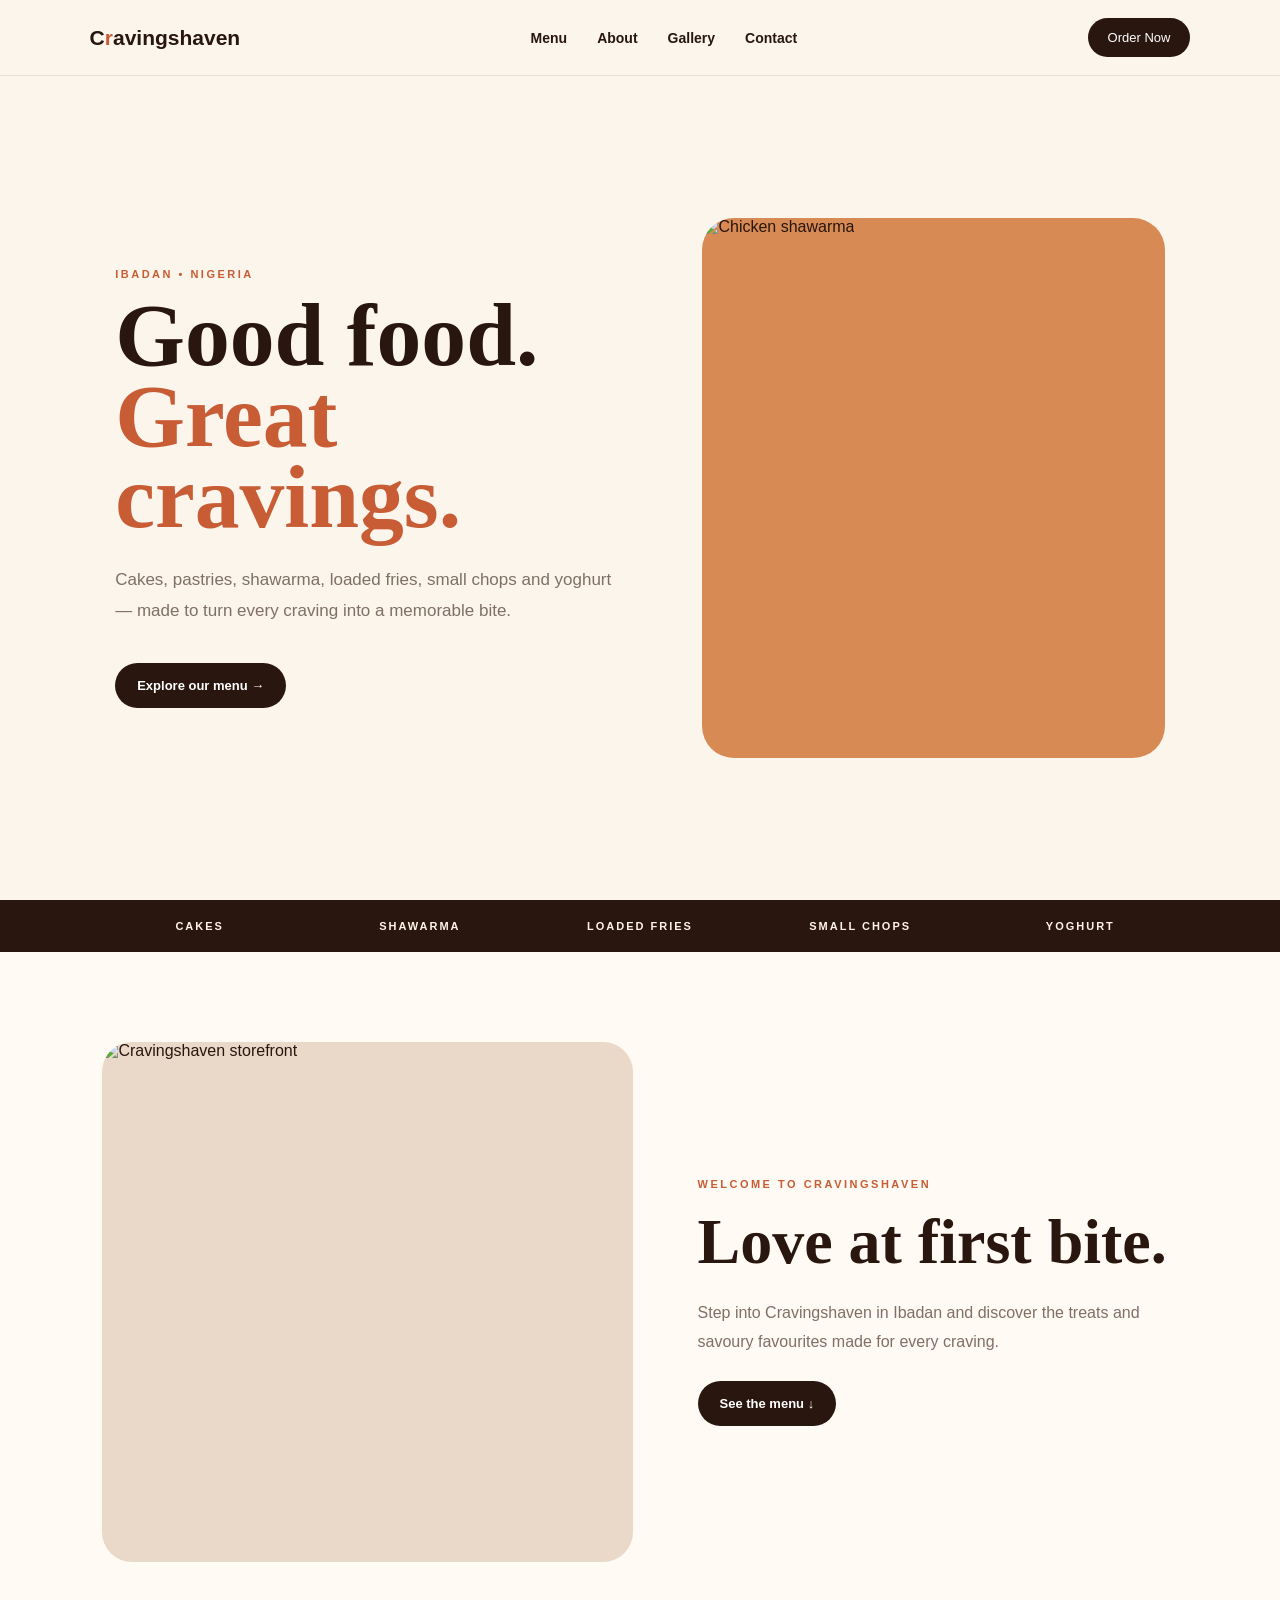
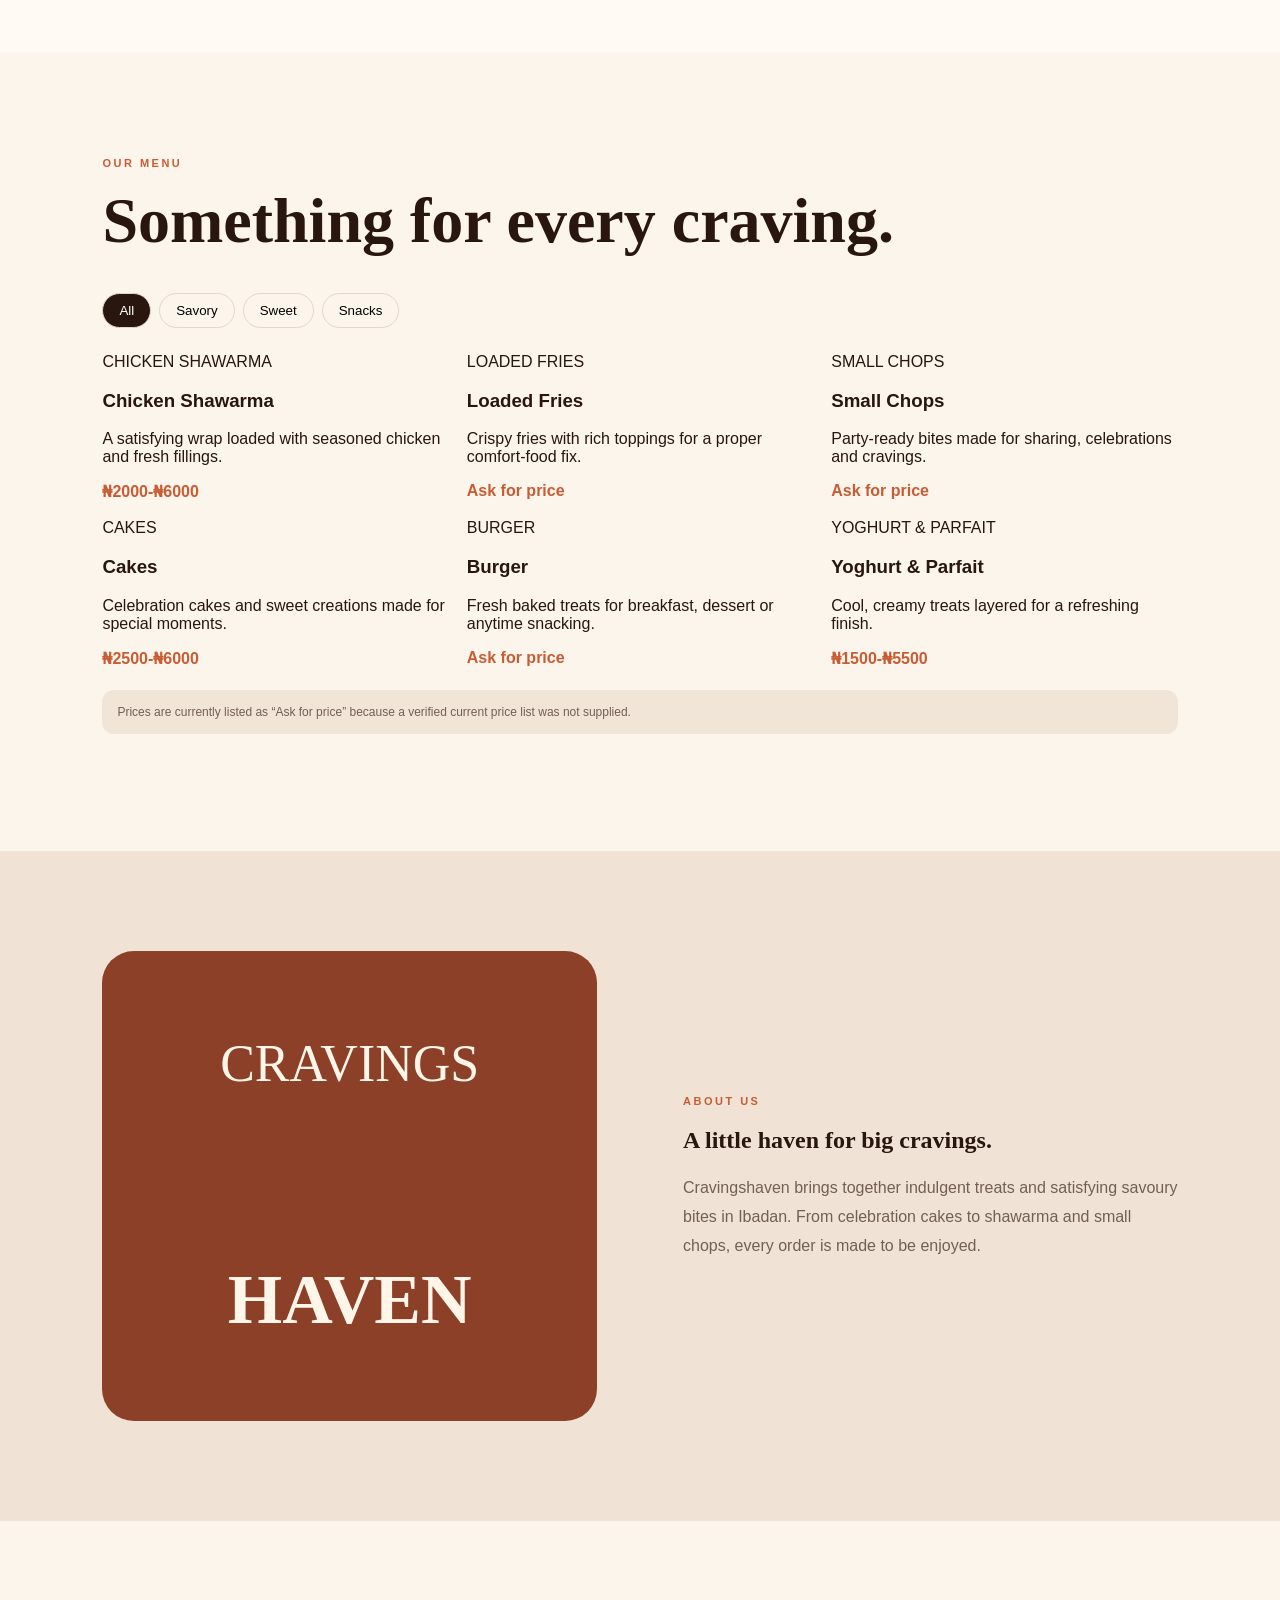
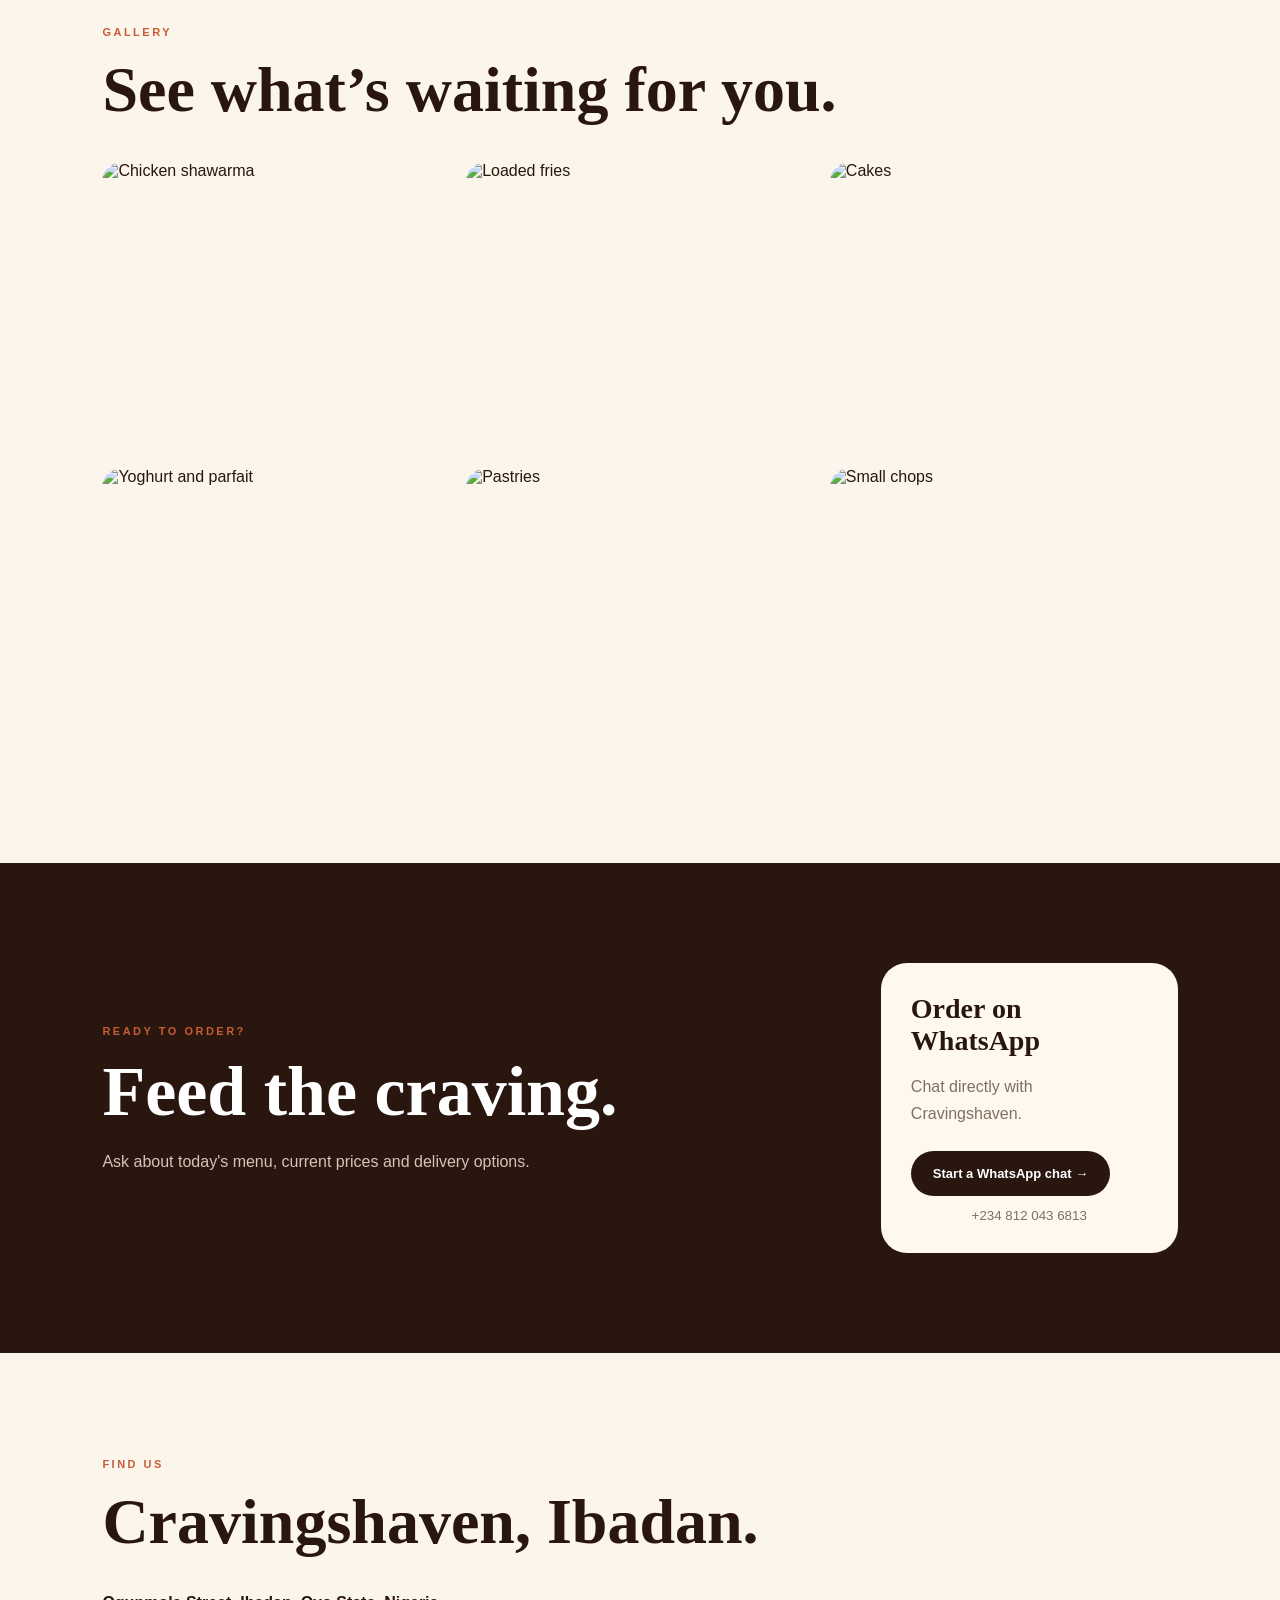
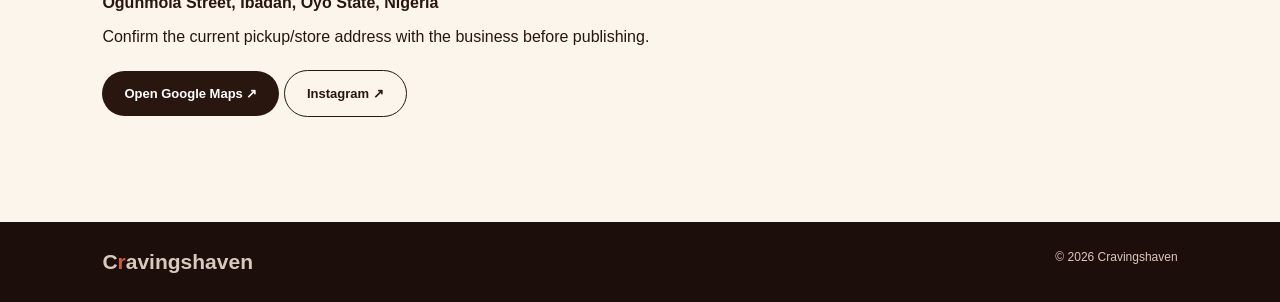
==== index.html @ 28197654 "Add files via upload" ====
<!doctype html>
<html lang="en">
<head>
<meta charset="utf-8"><meta name="viewport" content="width=device-width,initial-scale=1">
<title>Cravingshaven | Taste Worth Craving</title>
<link rel="stylesheet" href="style.css">
</head>
<body>
<header><a class="logo" href="#home">C<span>r</span>avingshaven</a>
<nav><a href="#menu">Menu</a><a href="#about">About</a><a href="#gallery">Gallery</a><a href="#contact">Contact</a></nav>
<a class="order" href="#order">Order Now</a></header>

<section id="home" class="hero">
<div><p class="eyebrow">IBADAN • NIGERIA</p><h1>Good food.<br><i>Great cravings.</i></h1>
<p class="lead">Cakes, pastries, shawarma, loaded fries, small chops and yoghurt — made to turn every craving into a memorable bite.</p>
<a class="btn" href="#menu">Explore our menu →</a></div>
<div class="hero-photo"><img src="images/chicken-shawarma.jpg" alt="Chicken shawarma"></div>
</section>

<div class="bar"><span>CAKES</span><span>SHAWARMA</span><span>LOADED FRIES</span><span>SMALL CHOPS</span><span>YOGHURT</span></div>

<section id="showcase" class="showcase">
  <div class="showcase-photo">
    <img src="images/cravingshaven-storefront.jpg" alt="Cravingshaven storefront">
  </div>
  <div class="showcase-copy">
    <p class="eyebrow">WELCOME TO CRAVINGSHAVEN</p>
    <h2>Love at first bite.</h2>
    <p>Step into Cravingshaven in Ibadan and discover the treats and savoury favourites made for every craving.</p>
    <a class="btn" href="#menu">See the menu ↓</a>
  </div>
</section>

<section id="menu" class="section"><p class="eyebrow">OUR MENU</p><h2>Something for every craving.</h2>
<div class="filters"><button class="active" data-f="all">All</button><button data-f="savory">Savory</button><button data-f="sweet">Sweet</button><button data-f="snacks">Snacks</button></div>
<div id="menuGrid" class="grid"></div>
<p class="note">Prices are currently listed as “Ask for price” because a verified current price list was not supplied.</p>
</section>

<section id="about" class="about"><div class="about-box">CRAVINGS<br><b>HAVEN</b></div><div><p class="eyebrow">ABOUT US</p><h2>A little haven for big cravings.</h2><p>Cravingshaven brings together indulgent treats and satisfying savoury bites in Ibadan. From celebration cakes to shawarma and small chops, every order is made to be enjoyed.</p></div></section>

<section id="gallery" class="section"><p class="eyebrow">GALLERY</p><h2>See what’s waiting for you.</h2>
<div class="gallery"><img src="images/chicken-shawarma.jpg" alt="Chicken shawarma"><img src="images/loaded-fries.jpg" alt="Loaded fries"><img src="images/cakes.jpg" alt="Cakes"><img src="images/yoghurt-parfait.jpg" alt="Yoghurt and parfait"><img src="images/pastries.jpg" alt="Pastries"><img src="images/small-chops.jpg" alt="Small chops"></div>
</section>

<section id="order" class="cta"><div><p class="eyebrow">READY TO ORDER?</p><h2>Feed the craving.</h2><p>Ask about today's menu, current prices and delivery options.</p></div>
<div class="card"><h3>Order on WhatsApp</h3><p>Chat directly with Cravingshaven.</p><a class="btn" href="https://wa.me/2348120436813">Start a WhatsApp chat →</a><small>+234 812 043 6813</small></div></section>

<section id="contact" class="contact section"><div><p class="eyebrow">FIND US</p><h2>Cravingshaven, Ibadan.</h2><p><b>Ogunmola Street, Ibadan, Oyo State, Nigeria</b></p><p>Confirm the current pickup/store address with the business before publishing.</p>
<a class="btn" href="https://maps.app.goo.gl/W3MwEdvT9gDUoQZ6A">Open Google Maps ↗</a> <a class="btn light" href="https://www.instagram.com/cravingshaven/">Instagram ↗</a></div></section>
<footer><span class="logo">C<span>r</span>avingshaven</span><span>© 2026 Cravingshaven</span></footer>
<script src="script.js"></script>
</body></html>
---- style.css ----
*{box-sizing:border-box}html{scroll-behavior:smooth}body{margin:0;background:#fbf5ec;color:#28160f;font-family:Arial,sans-serif}a{text-decoration:none;color:inherit}header{height:76px;padding:0 7%;display:flex;align-items:center;justify-content:space-between;border-bottom:1px solid #eadfd3;position:sticky;top:0;background:#fbf5ecef;backdrop-filter:blur(12px);z-index:5}.logo{font-weight:900;font-size:21px}.logo span{color:#c85c34}nav{display:flex;gap:30px;font-size:14px;font-weight:700}.order{background:#28160f;color:#fff;padding:12px 20px;border-radius:99px;font-size:13px}.hero{min-height:calc(100vh - 76px);padding:7% 9%;display:grid;grid-template-columns:1fr .9fr;gap:7%;align-items:center}.eyebrow{font-size:11px;letter-spacing:2.5px;font-weight:800;color:#c85c34;margin:0 0 15px}.hero h1,h2{font-family:Georgia,serif}.hero h1{font-size:clamp(58px,7vw,100px);line-height:.9;margin:0}.hero h1 i{color:#c85c34;font-style:normal}.lead{max-width:560px;color:#806f65;line-height:1.8;font-size:17px;margin:28px 0}.btn{display:inline-block;background:#28160f;color:white;padding:15px 22px;border-radius:99px;font-weight:800;font-size:13px;margin-top:8px}.btn.light{background:transparent;color:#28160f;border:1px solid #28160f}.hero-photo{height:540px;border-radius:32px;overflow:hidden;background:#d88a55}.hero-photo img{width:100%;height:100%;object-fit:cover}.bar{display:grid;grid-template-columns:repeat(5,1fr);background:#28160f;color:#fff4e7;padding:20px 7%;font-size:11px;letter-spacing:2px;text-align:center;font-weight:800}.section{padding:105px 8%}.section h2{font-size:clamp(42px,5vw,66px);margin:0 0 35px}.filters{display:flex;gap:8px;margin-bottom:25px}.filters button{border:1px solid #e3d7ca;background:transparent;border-radius:99px;padding:9px 16px;cursor:pointer}.filters button.active{background:#28160f;color:white}.grid{display:grid;grid-template-columns:repeat(3,1fr);gap:18px}.item{background:#fffaf3;border:1px solid #eadfd3;border-radius:22px;overflow:hidden}.item img{width:100%;height:220px;object-fit:cover;display:block}.item div{padding:18px}.item h3{font:700 24px Georgia,serif;margin:0 0 7px}.item p{font-size:13px;color:#806f65;line-height:1.6;margin:0}.price{color:#c85c34;font-weight:800;margin-top:12px}.note{background:#f1e5d8;padding:15px;border-radius:12px;color:#735f54;font-size:12px;margin-top:22px}.about{padding:100px 8%;display:grid;grid-template-columns:1fr 1fr;gap:8%;align-items:center;background:#f0e3d5}.about-box{height:470px;border-radius:32px;background:#8c4027;color:#fff5e9;display:grid;place-items:center;text-align:center;font:52px/0.85 Georgia,serif}.about-box b{font-size:70px}.about p:not(.eyebrow){color:#735f54;line-height:1.8}.gallery{display:grid;grid-template-columns:repeat(3,1fr);gap:16px}.gallery img{width:100%;height:290px;object-fit:cover;border-radius:20px}.gallery~*{}.cta{padding:100px 8%;background:#28160f;color:white;display:grid;grid-template-columns:1.4fr .6fr;gap:8%;align-items:center}.cta h2{font-size:70px;margin:0}.cta p:not(.eyebrow){color:#d5c4b8;line-height:1.7}.card{background:#fff8ed;color:#28160f;border-radius:26px;padding:30px}.card h3{font:700 28px Georgia,serif;margin:0}.card p{color:#806f65!important}.card small{display:block;text-align:center;margin-top:12px;color:#806f65}.contact{min-height:420px}footer{padding:28px 8%;background:#1c0f0b;color:#d9c8bc;display:flex;justify-content:space-between;font-size:12px}@media(max-width:800px){nav{display:none}.hero,.about,.cta{grid-template-columns:1fr}.hero-photo{height:390px}.grid{grid-template-columns:1fr 1fr}.gallery{grid-template-columns:1fr 1fr}.bar{grid-template-columns:repeat(2,1fr);gap:12px}.cta h2{font-size:52px}}@media(max-width:520px){.grid,.gallery{grid-template-columns:1fr}.section{padding:75px 5%}.hero{padding:60px 5%}.hero h1{font-size:58px}.hero-photo{height:330px}header{padding:0 5%}.order{padding:10px 14px}.about{padding:75px 5%}.about-box{height:330px}.cta{padding:75px 5%}footer{padding:25px 5%;flex-direction:column;gap:12px}}
.showcase{padding:90px 8%;display:grid;grid-template-columns:1.05fr .95fr;gap:6%;align-items:center;background:#fffaf3}
.showcase-photo{height:520px;border-radius:30px;overflow:hidden;background:#ead9c8}
.showcase-photo img{width:100%;height:100%;object-fit:cover;display:block}
.showcase-copy h2{font-size:clamp(44px,5vw,68px);margin:0 0 20px}
.showcase-copy p:not(.eyebrow){color:#806f65;line-height:1.8;max-width:520px}
@media(max-width:800px){.showcase{grid-template-columns:1fr;padding:70px 5%}.showcase-photo{height:390px}}

.hero-logo-art{width:88%;height:auto;max-height:88%;object-fit:contain;display:block;margin:auto}
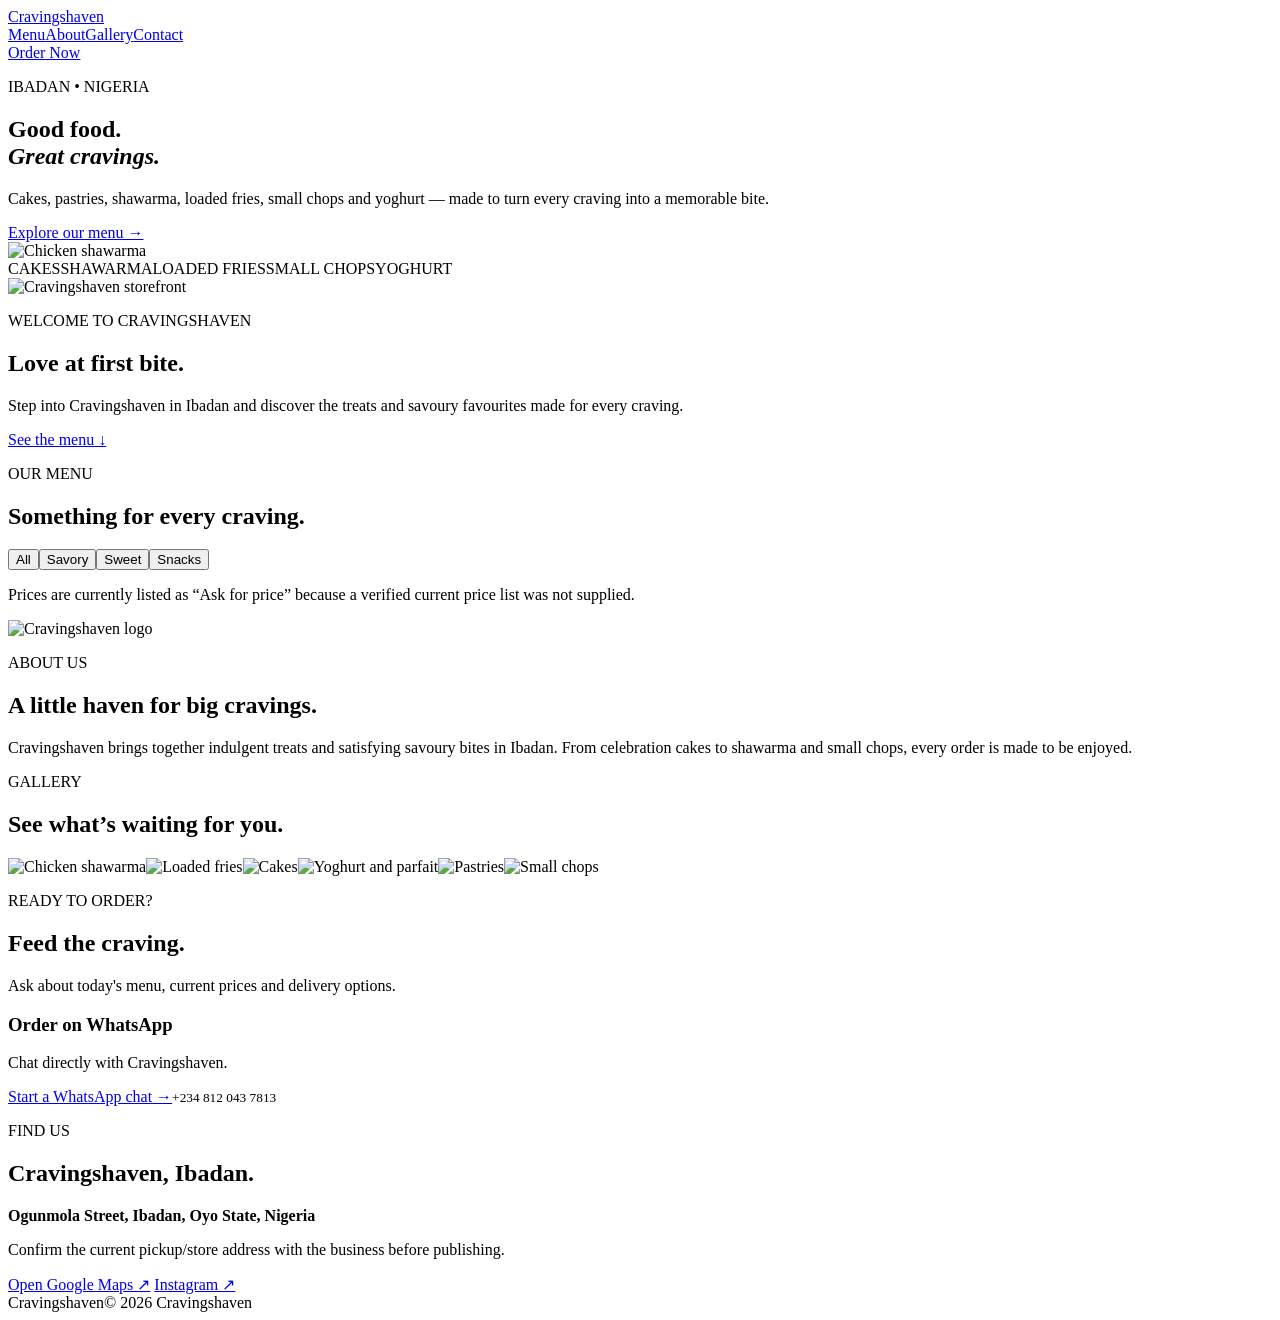
==== commit fbc0a619: "Add files via upload" ====
--- a/index.html
+++ b/index.html
@@ -37,14 +37,14 @@
 <p class="note">Prices are currently listed as “Ask for price” because a verified current price list was not supplied.</p>
 </section>
 
-<section id="about" class="about"><div class="about-box">CRAVINGS<br><b>HAVEN</b></div><div><p class="eyebrow">ABOUT US</p><h2>A little haven for big cravings.</h2><p>Cravingshaven brings together indulgent treats and satisfying savoury bites in Ibadan. From celebration cakes to shawarma and small chops, every order is made to be enjoyed.</p></div></section>
+<section id="about" class="about"><div class="about-box"><img src="images/cravingshaven-logo.png" alt="Cravingshaven logo"></div><div><p class="eyebrow">ABOUT US</p><h2>A little haven for big cravings.</h2><p>Cravingshaven brings together indulgent treats and satisfying savoury bites in Ibadan. From celebration cakes to shawarma and small chops, every order is made to be enjoyed.</p></div></section>
 
 <section id="gallery" class="section"><p class="eyebrow">GALLERY</p><h2>See what’s waiting for you.</h2>
 <div class="gallery"><img src="images/chicken-shawarma.jpg" alt="Chicken shawarma"><img src="images/loaded-fries.jpg" alt="Loaded fries"><img src="images/cakes.jpg" alt="Cakes"><img src="images/yoghurt-parfait.jpg" alt="Yoghurt and parfait"><img src="images/pastries.jpg" alt="Pastries"><img src="images/small-chops.jpg" alt="Small chops"></div>
 </section>
 
 <section id="order" class="cta"><div><p class="eyebrow">READY TO ORDER?</p><h2>Feed the craving.</h2><p>Ask about today's menu, current prices and delivery options.</p></div>
-<div class="card"><h3>Order on WhatsApp</h3><p>Chat directly with Cravingshaven.</p><a class="btn" href="https://wa.me/2348120436813">Start a WhatsApp chat →</a><small>+234 812 043 6813</small></div></section>
+<div class="card"><h3>Order on WhatsApp</h3><p>Chat directly with Cravingshaven.</p><a class="btn" href="https://wa.me/2348120437813">Start a WhatsApp chat →</a><small>+234 812 043 7813</small></div></section>
 
 <section id="contact" class="contact section"><div><p class="eyebrow">FIND US</p><h2>Cravingshaven, Ibadan.</h2><p><b>Ogunmola Street, Ibadan, Oyo State, Nigeria</b></p><p>Confirm the current pickup/store address with the business before publishing.</p>
 <a class="btn" href="https://maps.app.goo.gl/W3MwEdvT9gDUoQZ6A">Open Google Maps ↗</a> <a class="btn light" href="https://www.instagram.com/cravingshaven/">Instagram ↗</a></div></section>
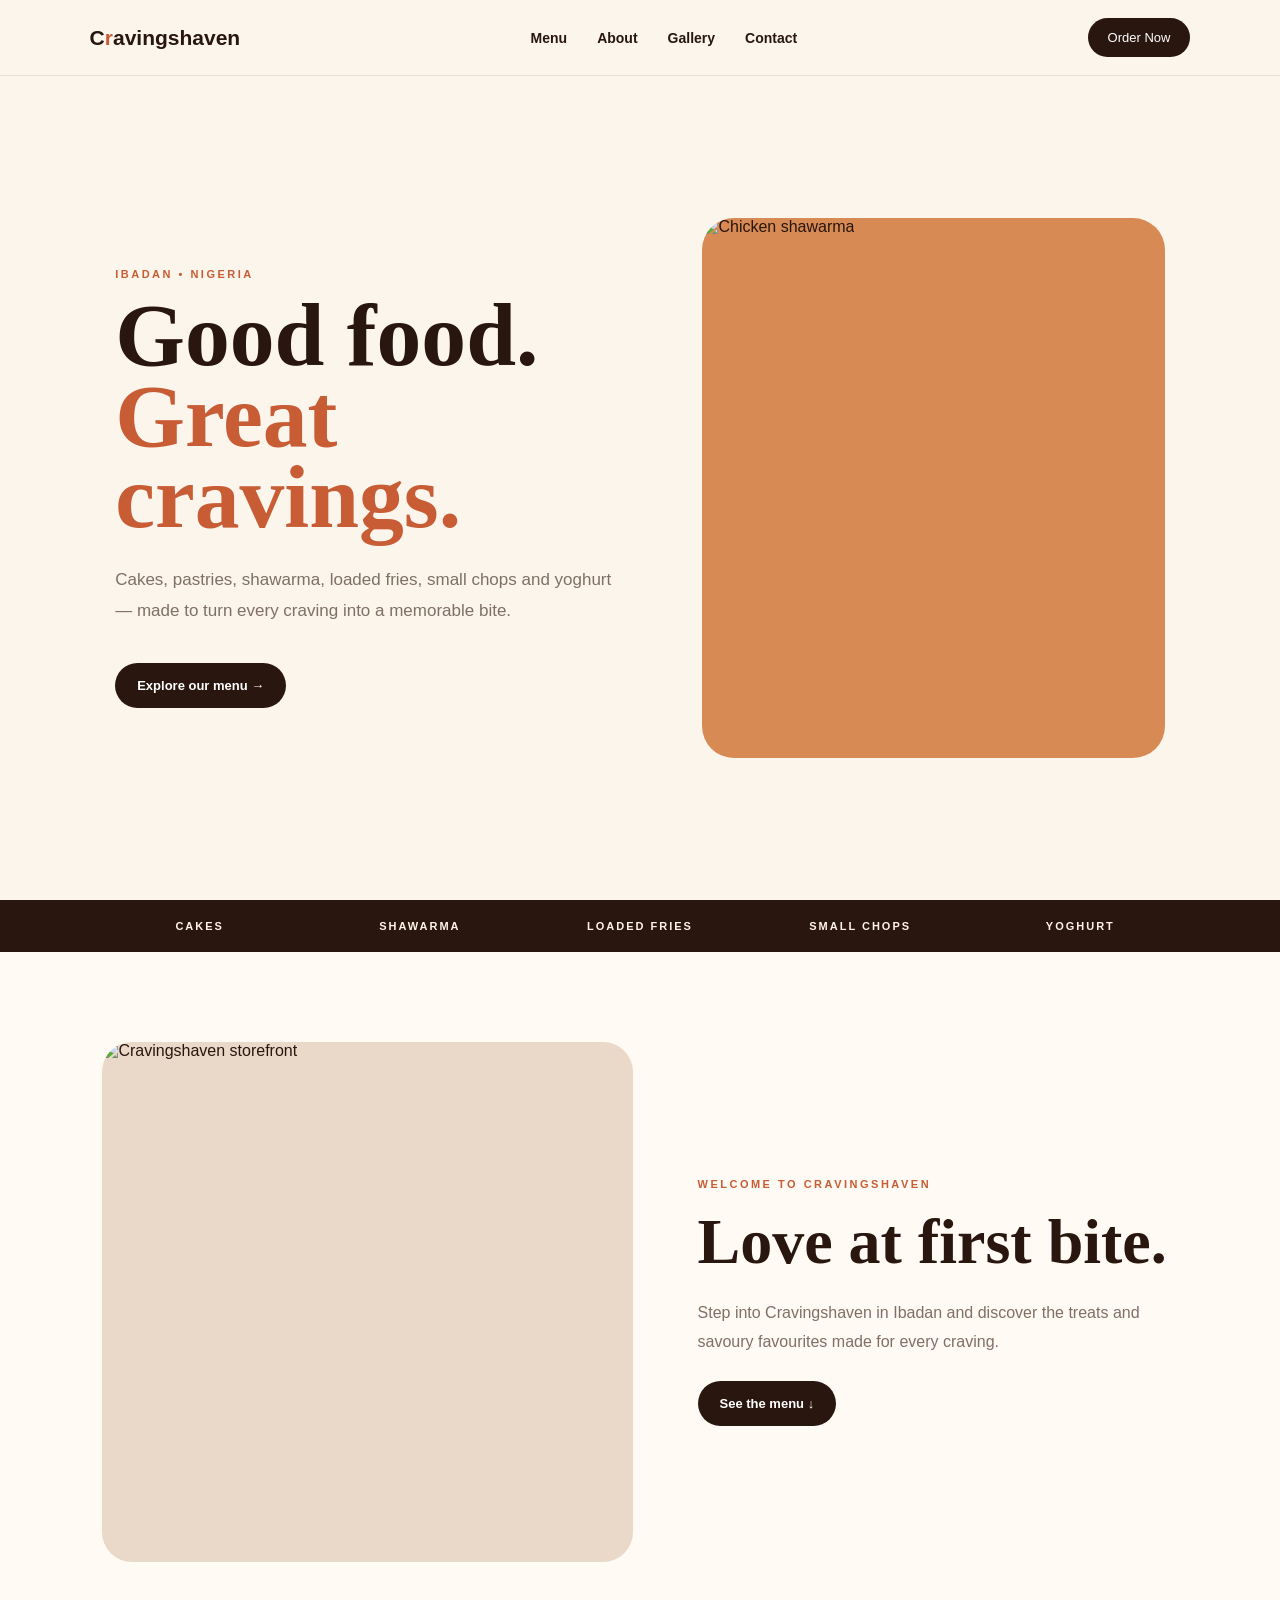
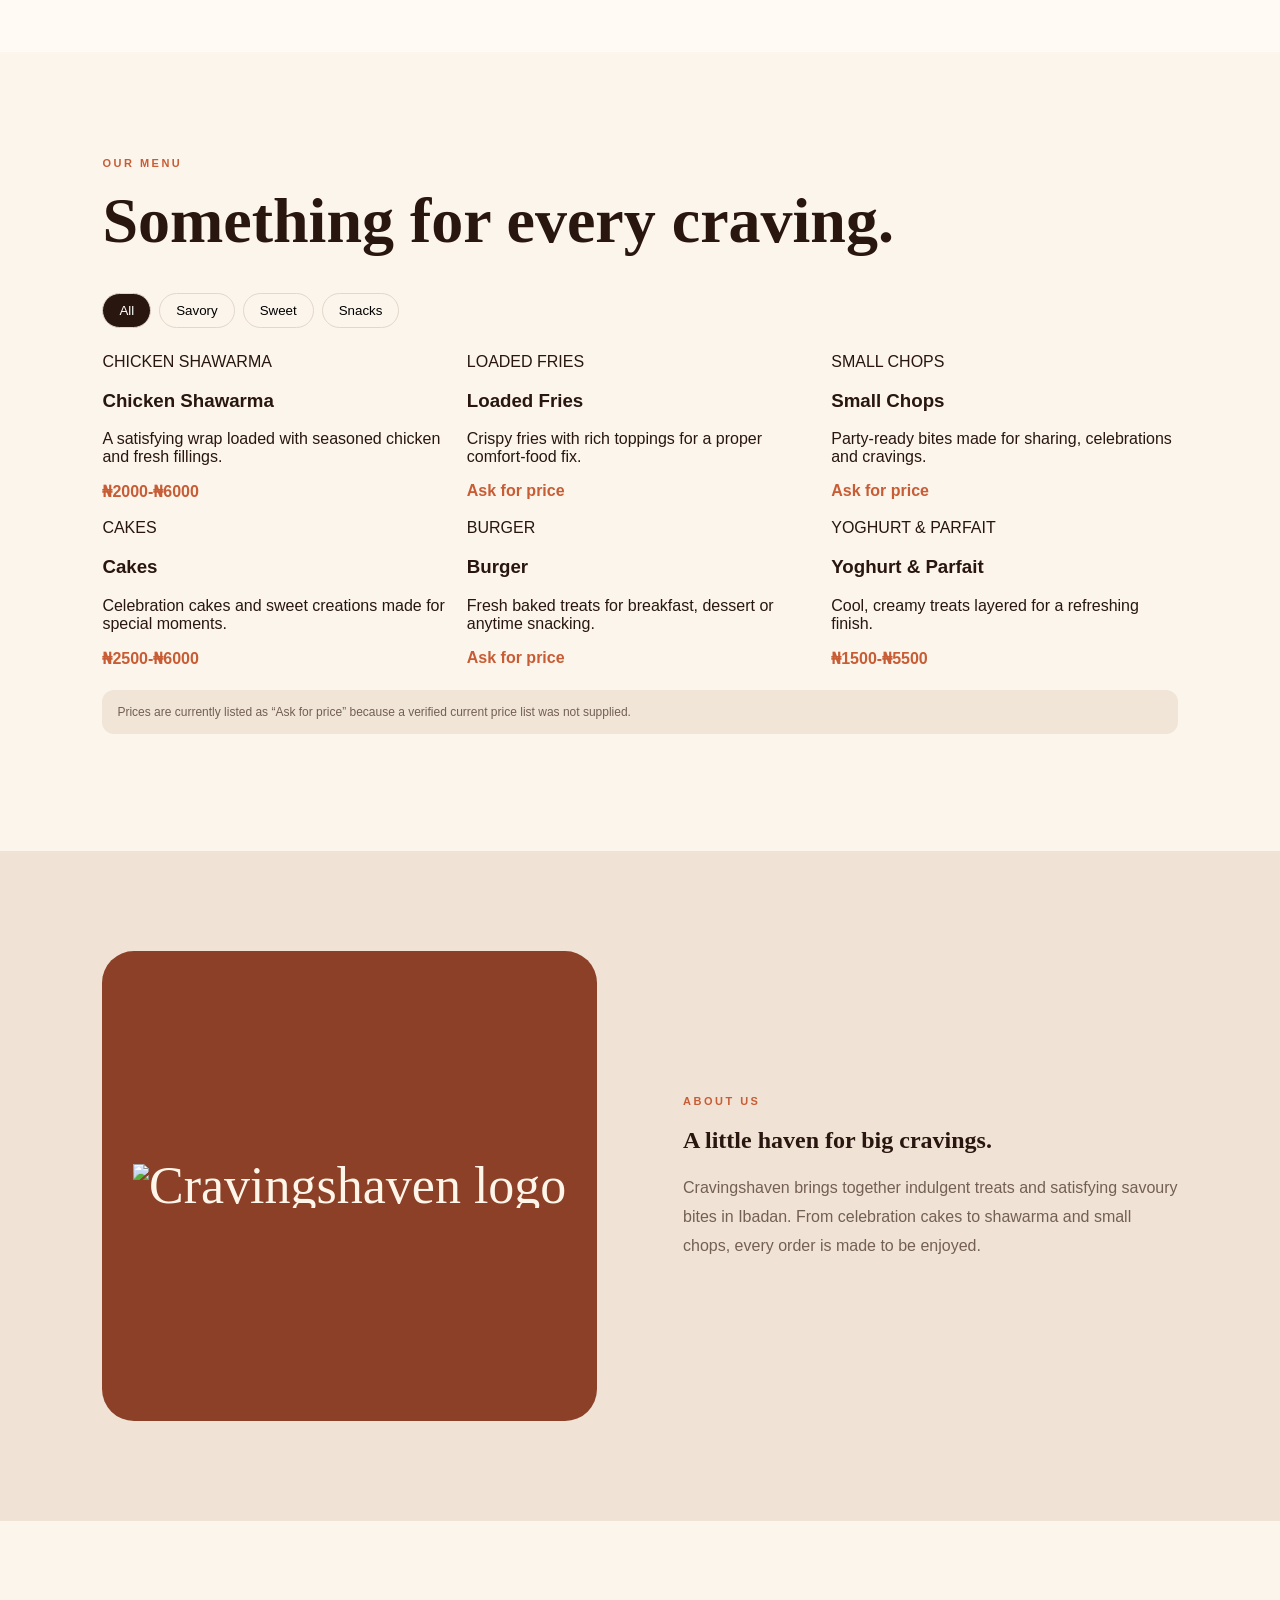
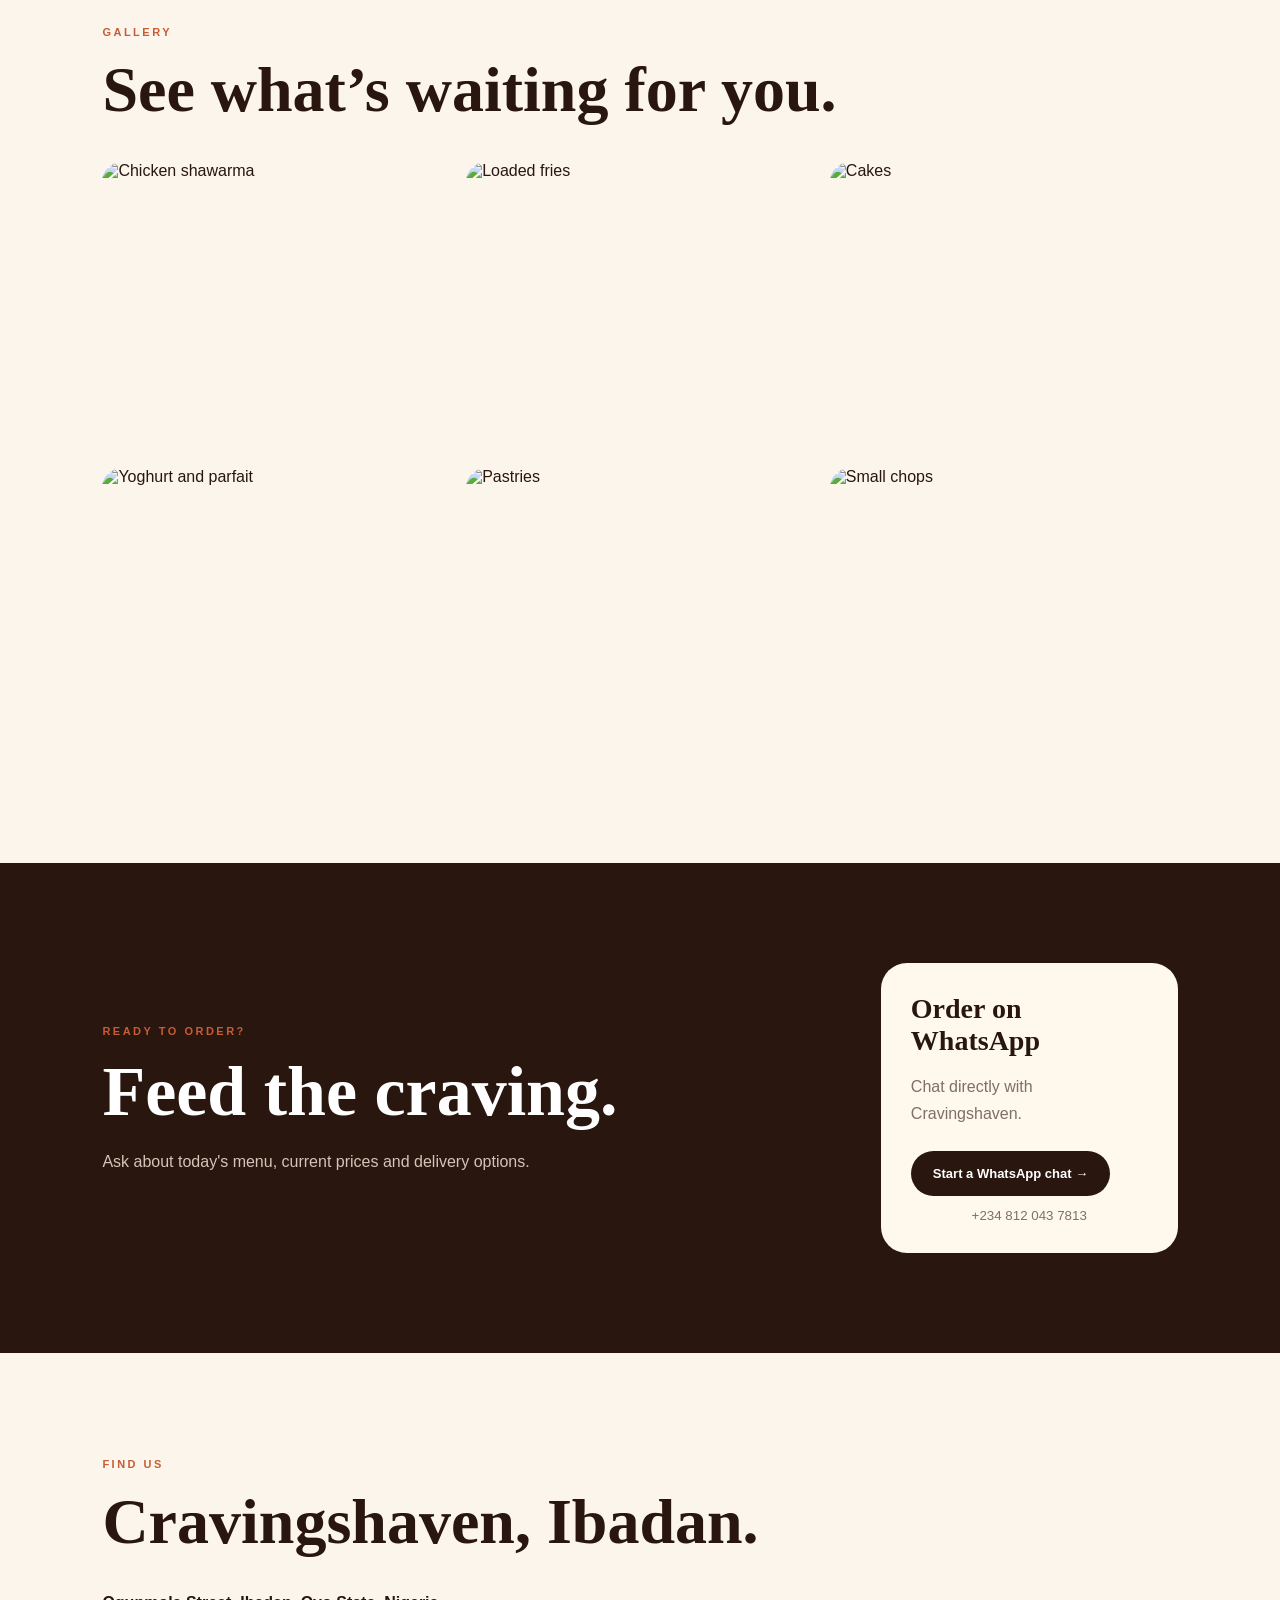
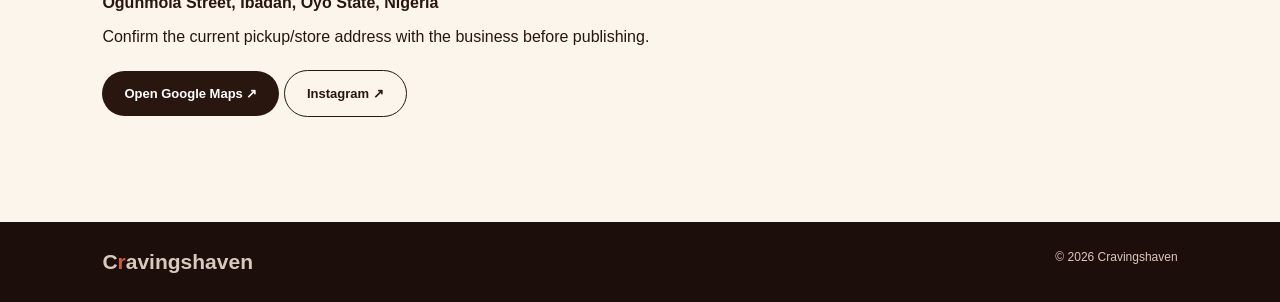
==== commit 1f9dd34e: "Add initial index.html for Cravingshaven website Initial HTML structure for Cravingshaven website in" ====
--- a/index.html
+++ b/index.html
@@ -14,14 +14,14 @@
 <div><p class="eyebrow">IBADAN • NIGERIA</p><h1>Good food.<br><i>Great cravings.</i></h1>
 <p class="lead">Cakes, pastries, shawarma, loaded fries, small chops and yoghurt — made to turn every craving into a memorable bite.</p>
 <a class="btn" href="#menu">Explore our menu →</a></div>
-<div class="hero-photo"><img src="images/chicken-shawarma.jpg" alt="Chicken shawarma"></div>
+<div class="hero-photo"><img src="chicken-shawarma.jpg" alt="Chicken shawarma"></div>
 </section>
 
 <div class="bar"><span>CAKES</span><span>SHAWARMA</span><span>LOADED FRIES</span><span>SMALL CHOPS</span><span>YOGHURT</span></div>
 
 <section id="showcase" class="showcase">
   <div class="showcase-photo">
-    <img src="images/cravingshaven-storefront.jpg" alt="Cravingshaven storefront">
+    <img src="https://kommodo.ai/i/ilELwflE5Ks3hZvRPx9j" alt="Cravingshaven storefront">
   </div>
   <div class="showcase-copy">
     <p class="eyebrow">WELCOME TO CRAVINGSHAVEN</p>
@@ -37,10 +37,10 @@
 <p class="note">Prices are currently listed as “Ask for price” because a verified current price list was not supplied.</p>
 </section>
 
-<section id="about" class="about"><div class="about-box"><img src="images/cravingshaven-logo.png" alt="Cravingshaven logo"></div><div><p class="eyebrow">ABOUT US</p><h2>A little haven for big cravings.</h2><p>Cravingshaven brings together indulgent treats and satisfying savoury bites in Ibadan. From celebration cakes to shawarma and small chops, every order is made to be enjoyed.</p></div></section>
+<section id="about" class="about"><div class="about-box"><img src="cravingshaven-logo.png" alt="Cravingshaven logo"></div><div><p class="eyebrow">ABOUT US</p><h2>A little haven for big cravings.</h2><p>Cravingshaven brings together indulgent treats and satisfying savoury bites in Ibadan. From celebration cakes to shawarma and small chops, every order is made to be enjoyed.</p></div></section>
 
 <section id="gallery" class="section"><p class="eyebrow">GALLERY</p><h2>See what’s waiting for you.</h2>
-<div class="gallery"><img src="images/chicken-shawarma.jpg" alt="Chicken shawarma"><img src="images/loaded-fries.jpg" alt="Loaded fries"><img src="images/cakes.jpg" alt="Cakes"><img src="images/yoghurt-parfait.jpg" alt="Yoghurt and parfait"><img src="images/pastries.jpg" alt="Pastries"><img src="images/small-chops.jpg" alt="Small chops"></div>
+<div class="gallery"><img src="https://kommodo.ai/i/fotJVuVp8F2CCBVBBQ54" alt="Chicken shawarma"><img src="https://kommodo.ai/i/mEzzxjJtU1UcsRAaFuJ7" alt="Loaded fries"><img src="https://kommodo.ai/i/YSYWTcwJNEORYhTyOICb" alt="Cakes"><img src="https://kommodo.ai/i/wzNY4qSKVKCGJPytfWOf" alt="Yoghurt and parfait"><img src="https://kommodo.ai/i/O2u8n2zeqM0zBKJPjZRi" alt="Pastries"><img src="https://kommodo.ai/i/CYEGRDgLdPZrV9C5Q8hc" alt="Small chops"></div>
 </section>
 
 <section id="order" class="cta"><div><p class="eyebrow">READY TO ORDER?</p><h2>Feed the craving.</h2><p>Ask about today's menu, current prices and delivery options.</p></div>
@@ -50,4 +50,4 @@
 <a class="btn" href="https://maps.app.goo.gl/W3MwEdvT9gDUoQZ6A">Open Google Maps ↗</a> <a class="btn light" href="https://www.instagram.com/cravingshaven/">Instagram ↗</a></div></section>
 <footer><span class="logo">C<span>r</span>avingshaven</span><span>© 2026 Cravingshaven</span></footer>
 <script src="script.js"></script>
-</body></html>+</body></html>
--- a/style.css
+++ b/style.css
@@ -0,0 +1,7 @@
+*{box-sizing:border-box}html{scroll-behavior:smooth}body{margin:0;background:#fbf5ec;color:#28160f;font-family:Arial,sans-serif}a{text-decoration:none;color:inherit}header{height:76px;padding:0 7%;display:flex;align-items:center;justify-content:space-between;border-bottom:1px solid #eadfd3;position:sticky;top:0;background:#fbf5ecef;backdrop-filter:blur(12px);z-index:5}.logo{font-weight:900;font-size:21px}.logo span{color:#c85c34}nav{display:flex;gap:30px;font-size:14px;font-weight:700}.order{background:#28160f;color:#fff;padding:12px 20px;border-radius:99px;font-size:13px}.hero{min-height:calc(100vh - 76px);padding:7% 9%;display:grid;grid-template-columns:1fr .9fr;gap:7%;align-items:center}.eyebrow{font-size:11px;letter-spacing:2.5px;font-weight:800;color:#c85c34;margin:0 0 15px}.hero h1,h2{font-family:Georgia,serif}.hero h1{font-size:clamp(58px,7vw,100px);line-height:.9;margin:0}.hero h1 i{color:#c85c34;font-style:normal}.lead{max-width:560px;color:#806f65;line-height:1.8;font-size:17px;margin:28px 0}.btn{display:inline-block;background:#28160f;color:white;padding:15px 22px;border-radius:99px;font-weight:800;font-size:13px;margin-top:8px}.btn.light{background:transparent;color:#28160f;border:1px solid #28160f}.hero-photo{height:540px;border-radius:32px;overflow:hidden;background:#d88a55}.hero-photo img{width:100%;height:100%;object-fit:cover}.bar{display:grid;grid-template-columns:repeat(5,1fr);background:#28160f;color:#fff4e7;padding:20px 7%;font-size:11px;letter-spacing:2px;text-align:center;font-weight:800}.section{padding:105px 8%}.section h2{font-size:clamp(42px,5vw,66px);margin:0 0 35px}.filters{display:flex;gap:8px;margin-bottom:25px}.filters button{border:1px solid #e3d7ca;background:transparent;border-radius:99px;padding:9px 16px;cursor:pointer}.filters button.active{background:#28160f;color:white}.grid{display:grid;grid-template-columns:repeat(3,1fr);gap:18px}.item{background:#fffaf3;border:1px solid #eadfd3;border-radius:22px;overflow:hidden}.item img{width:100%;height:220px;object-fit:cover;display:block}.item div{padding:18px}.item h3{font:700 24px Georgia,serif;margin:0 0 7px}.item p{font-size:13px;color:#806f65;line-height:1.6;margin:0}.price{color:#c85c34;font-weight:800;margin-top:12px}.note{background:#f1e5d8;padding:15px;border-radius:12px;color:#735f54;font-size:12px;margin-top:22px}.about{padding:100px 8%;display:grid;grid-template-columns:1fr 1fr;gap:8%;align-items:center;background:#f0e3d5}.about-box{height:470px;border-radius:32px;background:#8c4027;color:#fff5e9;display:grid;place-items:center;text-align:center;font:52px/0.85 Georgia,serif}.about-box b{font-size:70px}.about p:not(.eyebrow){color:#735f54;line-height:1.8}.gallery{display:grid;grid-template-columns:repeat(3,1fr);gap:16px}.gallery img{width:100%;height:290px;object-fit:cover;border-radius:20px}.gallery~*{}.cta{padding:100px 8%;background:#28160f;color:white;display:grid;grid-template-columns:1.4fr .6fr;gap:8%;align-items:center}.cta h2{font-size:70px;margin:0}.cta p:not(.eyebrow){color:#d5c4b8;line-height:1.7}.card{background:#fff8ed;color:#28160f;border-radius:26px;padding:30px}.card h3{font:700 28px Georgia,serif;margin:0}.card p{color:#806f65!important}.card small{display:block;text-align:center;margin-top:12px;color:#806f65}.contact{min-height:420px}footer{padding:28px 8%;background:#1c0f0b;color:#d9c8bc;display:flex;justify-content:space-between;font-size:12px}@media(max-width:800px){nav{display:none}.hero,.about,.cta{grid-template-columns:1fr}.hero-photo{height:390px}.grid{grid-template-columns:1fr 1fr}.gallery{grid-template-columns:1fr 1fr}.bar{grid-template-columns:repeat(2,1fr);gap:12px}.cta h2{font-size:52px}}@media(max-width:520px){.grid,.gallery{grid-template-columns:1fr}.section{padding:75px 5%}.hero{padding:60px 5%}.hero h1{font-size:58px}.hero-photo{height:330px}header{padding:0 5%}.order{padding:10px 14px}.about{padding:75px 5%}.about-box{height:330px}.cta{padding:75px 5%}footer{padding:25px 5%;flex-direction:column;gap:12px}}
+.showcase{padding:90px 8%;display:grid;grid-template-columns:1.05fr .95fr;gap:6%;align-items:center;background:#fffaf3}
+.showcase-photo{height:520px;border-radius:30px;overflow:hidden;background:#ead9c8}
+.showcase-photo img{width:100%;height:100%;object-fit:cover;display:block}
+.showcase-copy h2{font-size:clamp(44px,5vw,68px);margin:0 0 20px}
+.showcase-copy p:not(.eyebrow){color:#806f65;line-height:1.8;max-width:520px}
+@media(max-width:800px){.showcase{grid-template-columns:1fr;padding:70px 5%}.showcase-photo{height:390px}}
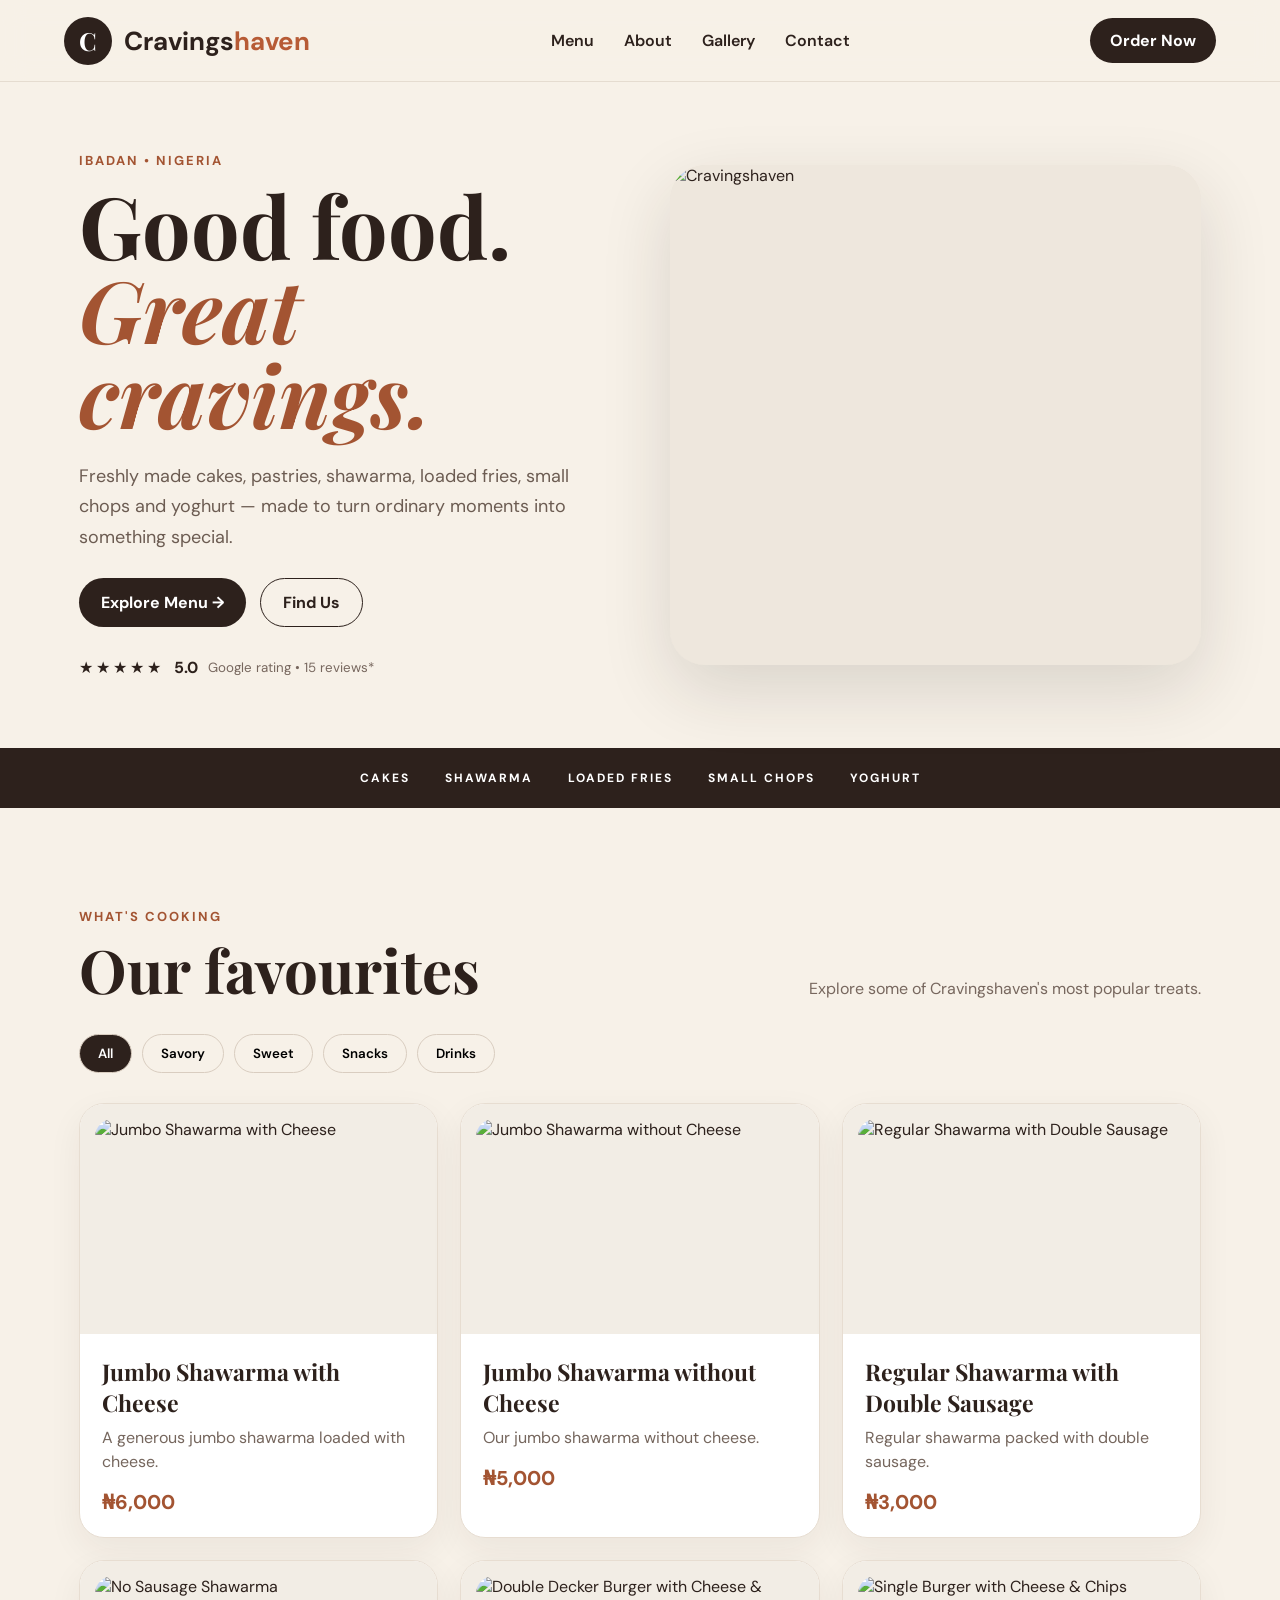
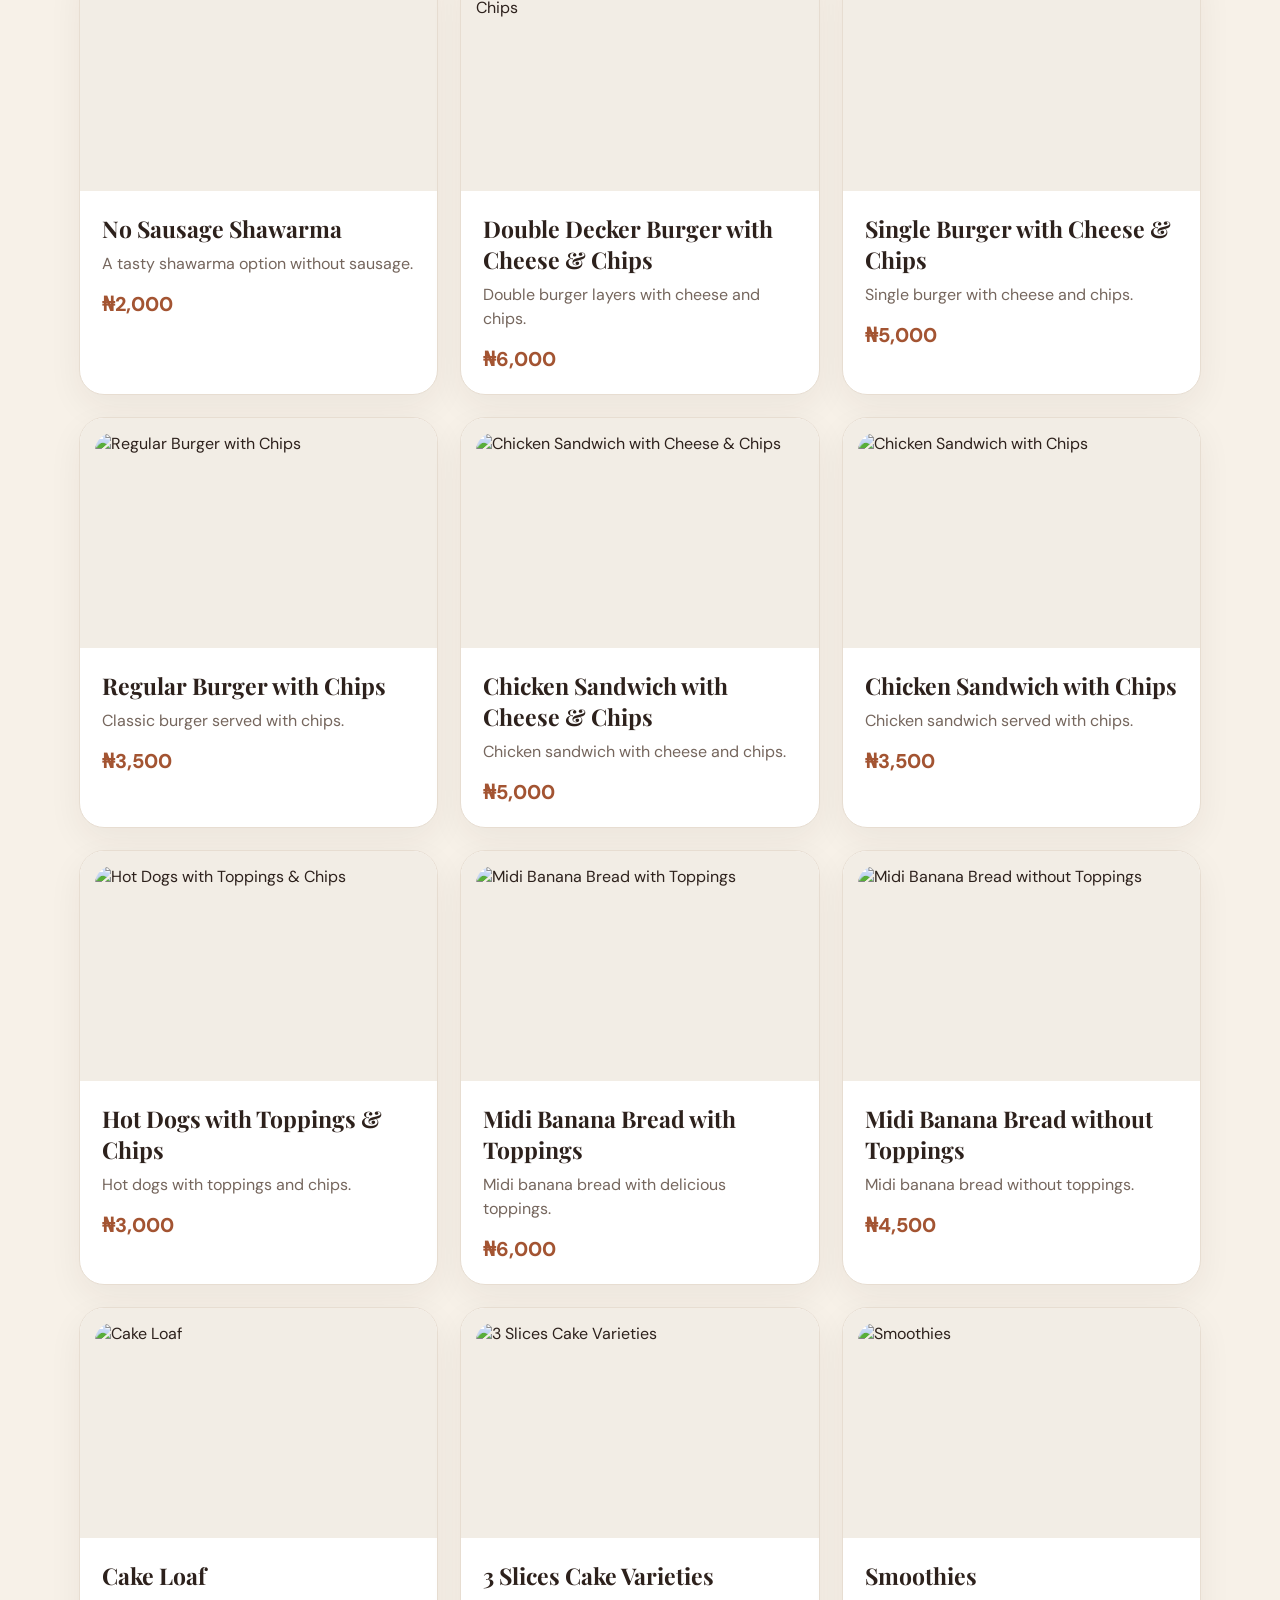
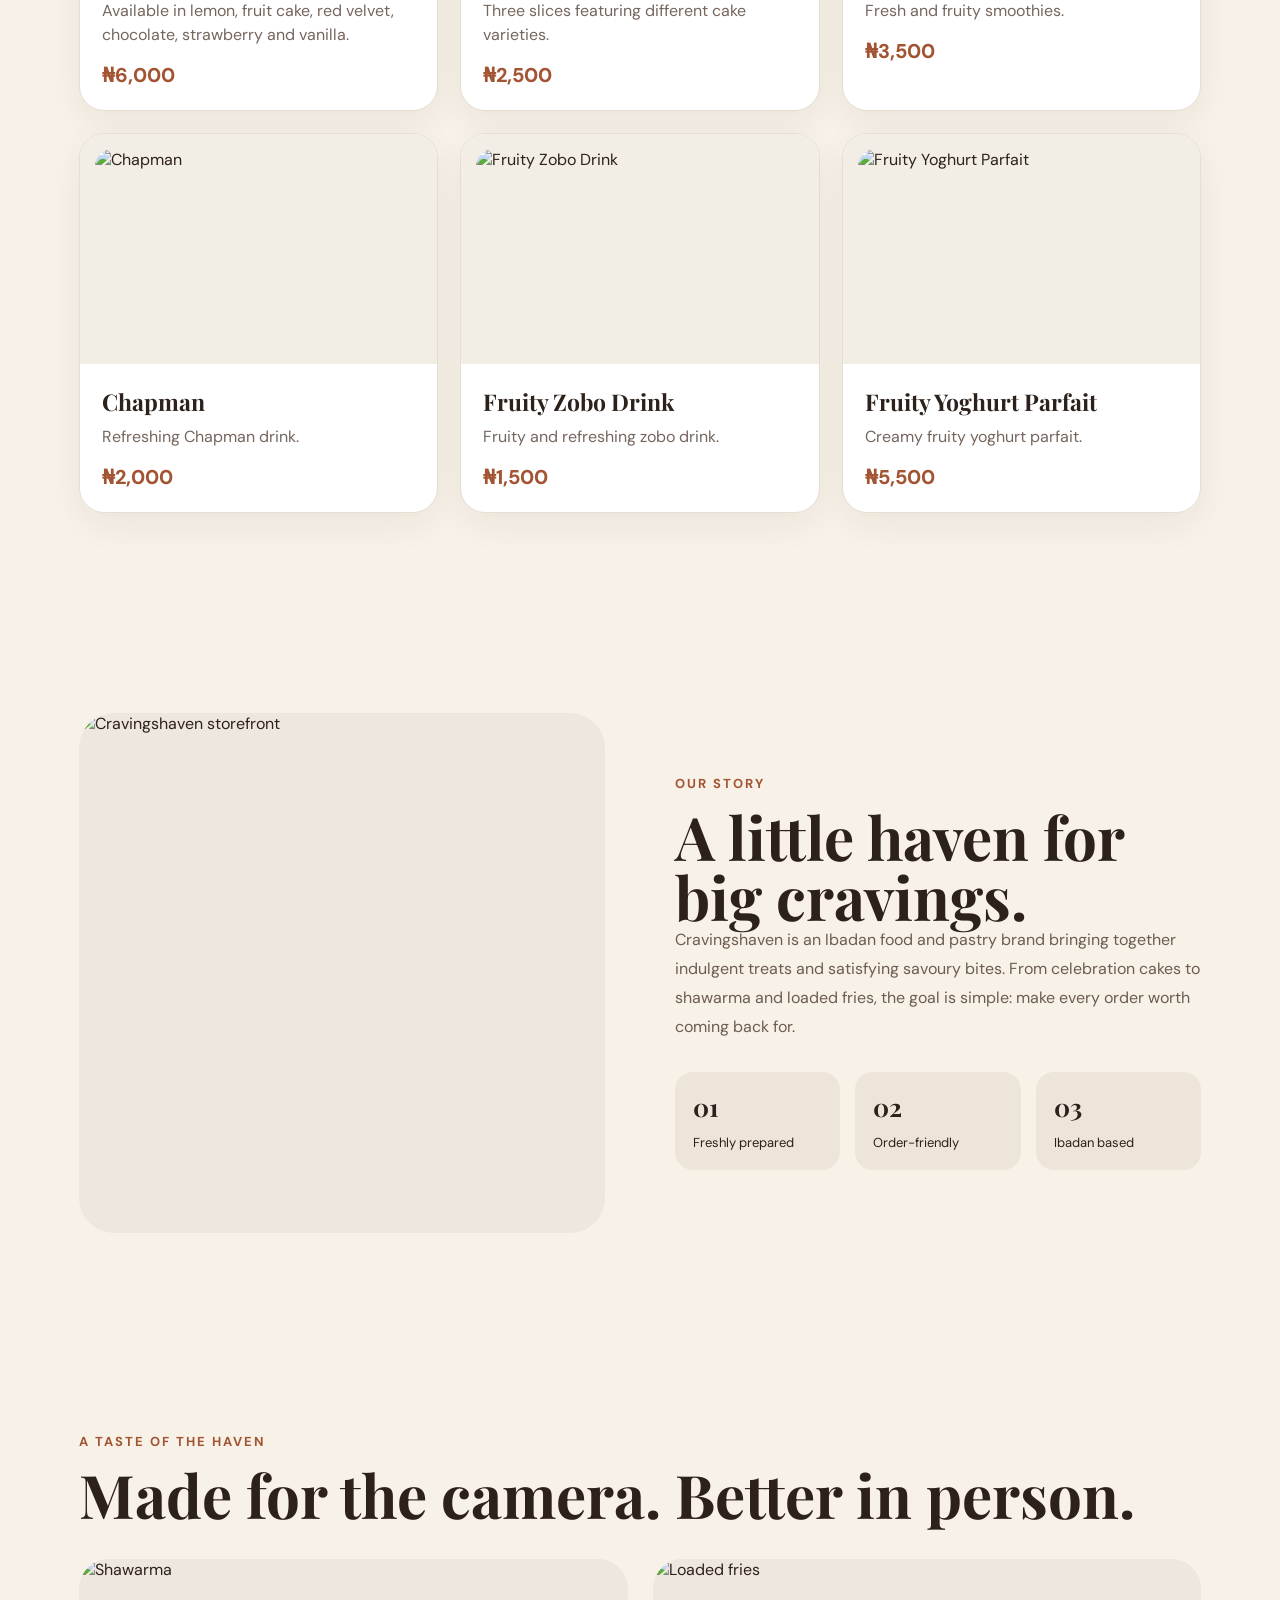
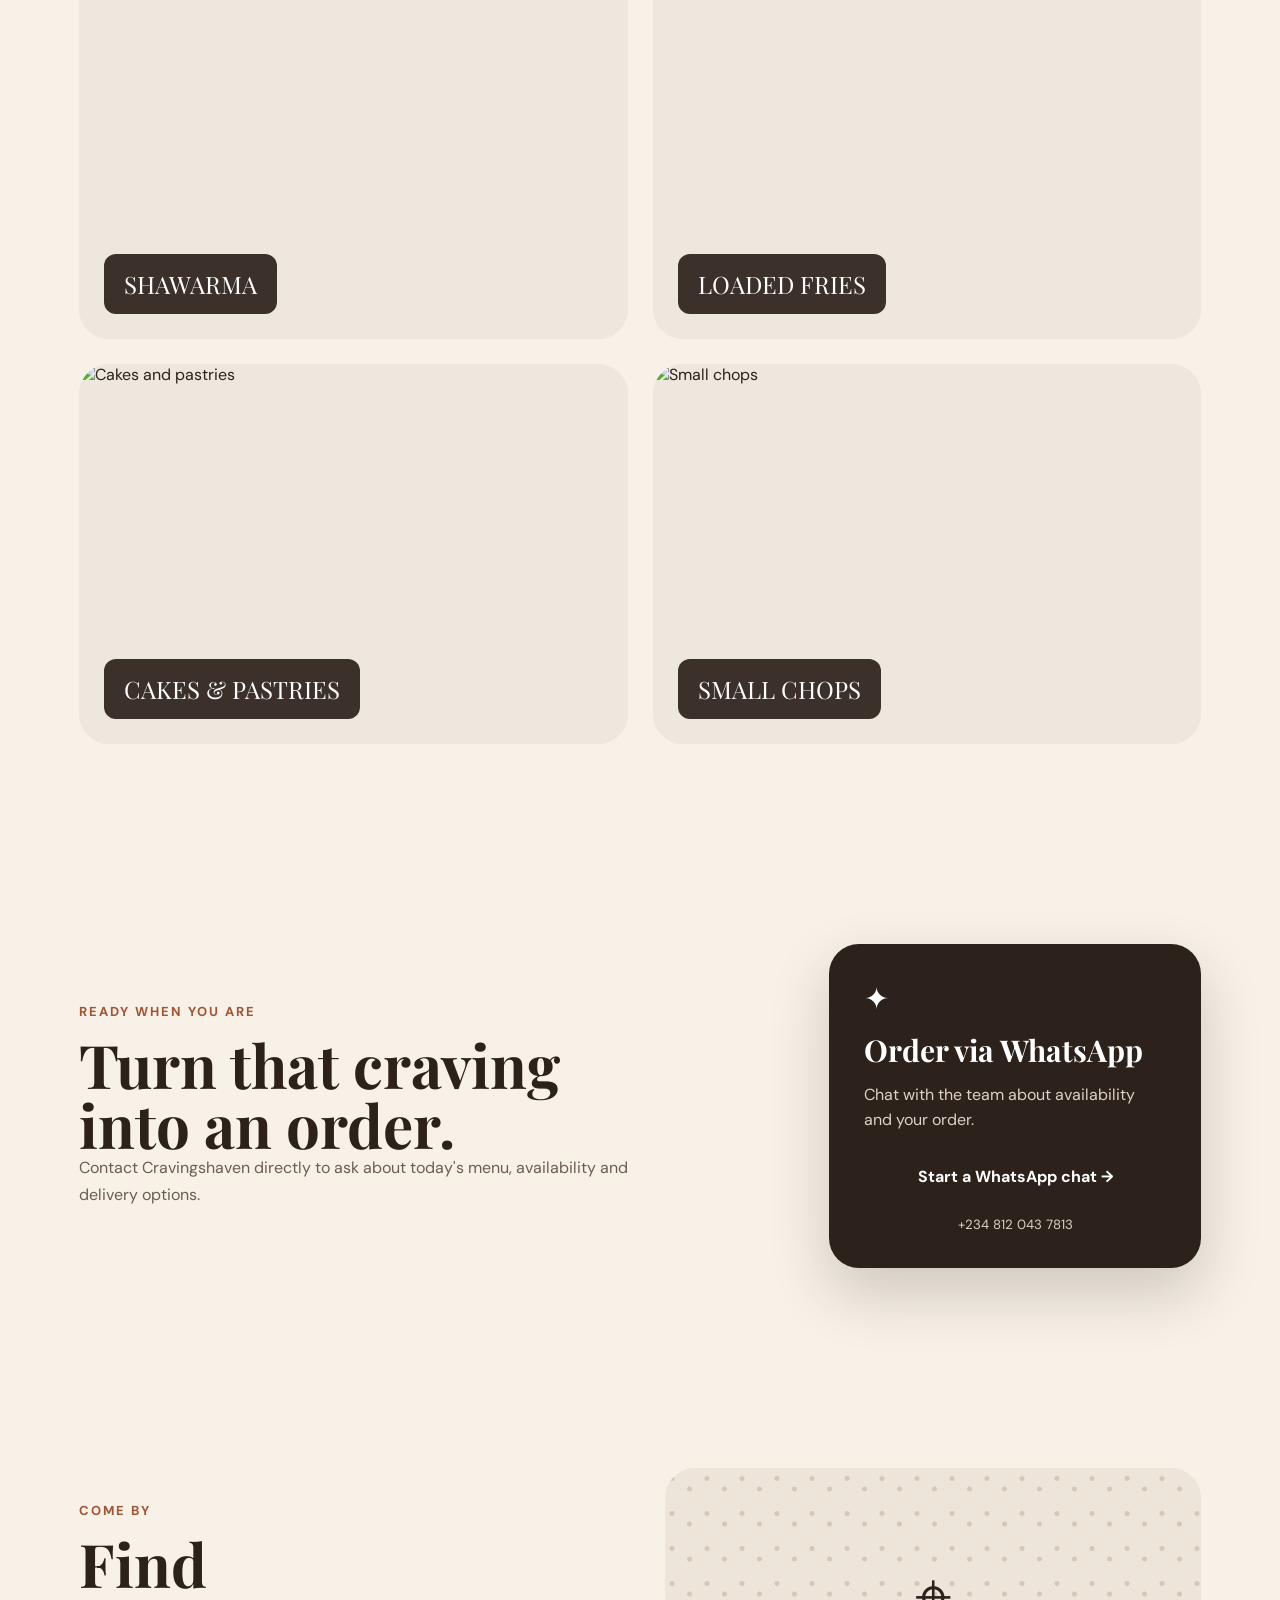
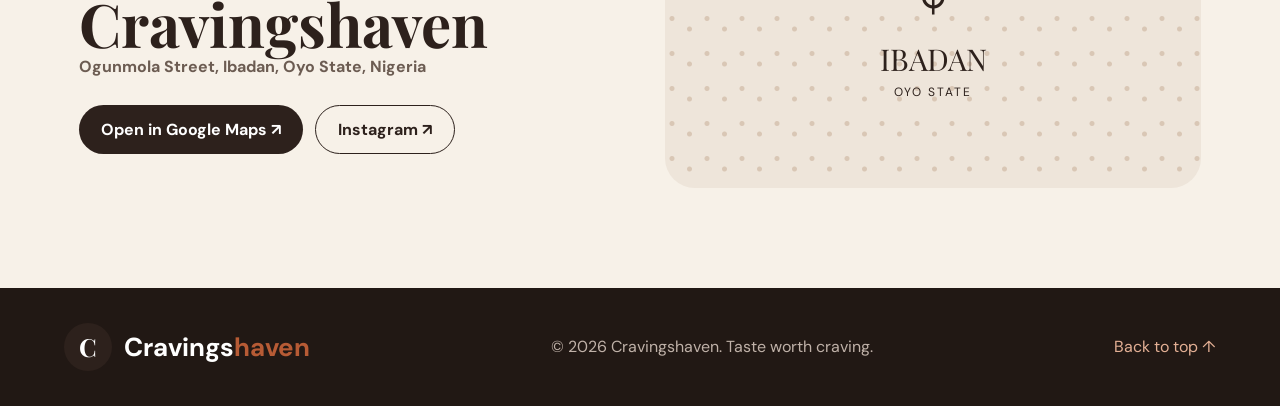
==== commit 85a40c48: "Add files via upload" ====
--- a/index.html
+++ b/index.html
@@ -1,53 +1,1787 @@
-<!doctype html>
+<!DOCTYPE html>
 <html lang="en">
 <head>
-<meta charset="utf-8"><meta name="viewport" content="width=device-width,initial-scale=1">
-<title>Cravingshaven | Taste Worth Craving</title>
-<link rel="stylesheet" href="style.css">
+  <meta charset="UTF-8">
+  <meta name="viewport" content="width=device-width, initial-scale=1.0">
+
+  <title>Cravingshaven | Taste Worth Craving</title>
+
+  <link rel="preconnect" href="https://fonts.googleapis.com">
+  <link rel="preconnect" href="https://fonts.gstatic.com" crossorigin>
+
+  <link href="https://fonts.googleapis.com/css2?family=DM+Sans:wght@400;500;600;700&family=Playfair+Display:wght@600;700;800&display=swap" rel="stylesheet">
+
+  <style>
+
+    /* =========================
+       RESET
+    ========================= */
+
+    * {
+      box-sizing: border-box;
+      margin: 0;
+      padding: 0;
+    }
+
+    html {
+      scroll-behavior: smooth;
+    }
+
+    body {
+      background: #f7f1e8;
+      color: #2d211c;
+      font-family: "DM Sans", sans-serif;
+    }
+
+    img {
+      display: block;
+      max-width: 100%;
+    }
+
+    a {
+      color: inherit;
+      text-decoration: none;
+    }
+
+
+    /* =========================
+       NAVIGATION
+    ========================= */
+
+    .nav {
+      position: sticky;
+      top: 0;
+      z-index: 1000;
+
+      min-height: 82px;
+      padding: 0 5%;
+
+      display: flex;
+      align-items: center;
+      justify-content: space-between;
+
+      background: rgba(247, 241, 232, 0.96);
+      border-bottom: 1px solid #e5dcd0;
+
+      backdrop-filter: blur(12px);
+    }
+
+    .brand {
+      display: flex;
+      align-items: center;
+      gap: 12px;
+
+      font-size: 26px;
+      font-weight: 700;
+    }
+
+    .brand > span:last-child > span {
+      color: #b75b35;
+    }
+
+    .brand-mark {
+      width: 48px;
+      height: 48px;
+
+      display: grid;
+      place-items: center;
+
+      border-radius: 50%;
+
+      background: #2d211c;
+      color: white;
+
+      font-family: "Playfair Display", serif;
+      font-size: 25px;
+    }
+
+    .nav-links {
+      display: flex;
+      gap: 30px;
+    }
+
+    .nav-links a {
+      font-weight: 600;
+    }
+
+    .nav-links a:hover {
+      color: #b75b35;
+    }
+
+    .nav-cta {
+      padding: 12px 20px;
+
+      border-radius: 30px;
+
+      background: #2d211c;
+      color: white;
+
+      font-weight: 700;
+    }
+
+    .menu-toggle {
+      display: none;
+
+      border: 0;
+      background: none;
+
+      font-size: 30px;
+      cursor: pointer;
+    }
+
+
+    /* =========================
+       HERO
+    ========================= */
+
+    .hero {
+      max-width: 1250px;
+      margin: auto;
+
+      padding: 70px 5%;
+
+      display: grid;
+      grid-template-columns: 1fr 1fr;
+      gap: 60px;
+
+      align-items: center;
+    }
+
+    .eyebrow {
+      margin-bottom: 14px;
+
+      font-size: 13px;
+      font-weight: 700;
+
+      letter-spacing: 2px;
+
+      color: #a35432;
+    }
+
+    .hero h1 {
+      font-family: "Playfair Display", serif;
+
+      font-size: clamp(50px, 7vw, 86px);
+
+      line-height: 0.98;
+    }
+
+    .hero h1 em {
+      color: #a35432;
+    }
+
+    .lead {
+      max-width: 600px;
+
+      margin: 25px 0;
+
+      color: #6c5c52;
+
+      font-size: 18px;
+      line-height: 1.7;
+    }
+
+    .hero-actions {
+      display: flex;
+      gap: 14px;
+      flex-wrap: wrap;
+    }
+
+    .btn {
+      display: inline-flex;
+      align-items: center;
+      justify-content: center;
+
+      min-height: 48px;
+
+      padding: 13px 22px;
+
+      border-radius: 30px;
+
+      font-weight: 700;
+
+      transition: 0.2s ease;
+    }
+
+    .btn:hover {
+      transform: translateY(-2px);
+    }
+
+    .btn.primary {
+      background: #2d211c;
+      color: white;
+    }
+
+    .btn.ghost {
+      border: 1px solid #2d211c;
+    }
+
+    .trust {
+      margin-top: 30px;
+
+      display: flex;
+      align-items: center;
+      gap: 10px;
+    }
+
+    .trust span {
+      letter-spacing: 3px;
+    }
+
+    .trust small {
+      color: #77675e;
+    }
+
+
+    /* HERO IMAGE */
+
+    .hero-card {
+      height: 500px;
+
+      overflow: hidden;
+
+      border-radius: 35px;
+
+      background: #eee7dd;
+
+      box-shadow: 0 25px 70px rgba(45, 33, 28, 0.14);
+    }
+
+    .hero-card img {
+      width: 100%;
+      height: 100%;
+
+      object-fit: contain;
+
+      background: #eee7dd;
+    }
+
+
+    /* =========================
+       CATEGORY STRIP
+    ========================= */
+
+    .strip {
+      display: flex;
+      justify-content: center;
+      flex-wrap: wrap;
+
+      gap: 35px;
+
+      padding: 22px 5%;
+
+      background: #2d211c;
+      color: white;
+
+      font-size: 12px;
+      font-weight: 700;
+
+      letter-spacing: 2px;
+    }
+
+
+    /* =========================
+       SECTIONS
+    ========================= */
+
+    .section {
+      max-width: 1250px;
+      margin: auto;
+
+      padding: 100px 5%;
+    }
+
+    .section-head {
+      display: flex;
+      justify-content: space-between;
+      align-items: end;
+
+      gap: 30px;
+
+      margin-bottom: 35px;
+    }
+
+    .section h2 {
+      font-family: "Playfair Display", serif;
+
+      font-size: clamp(38px, 5vw, 60px);
+
+      line-height: 1;
+    }
+
+    .muted {
+      color: #77675e;
+    }
+
+
+    /* =========================
+       FILTERS
+    ========================= */
+
+    .filters {
+      display: flex;
+      gap: 10px;
+      flex-wrap: wrap;
+
+      margin-bottom: 30px;
+    }
+
+    .filter {
+      padding: 10px 18px;
+
+      border: 1px solid #d9cdc0;
+
+      border-radius: 25px;
+
+      background: transparent;
+
+      cursor: pointer;
+
+      font-family: inherit;
+      font-weight: 600;
+    }
+
+    .filter.active,
+    .filter:hover {
+      background: #2d211c;
+      color: white;
+    }
+
+
+    /* =========================
+       MENU
+    ========================= */
+
+    .menu-grid {
+      display: grid;
+
+      grid-template-columns: repeat(3, 1fr);
+
+      gap: 22px;
+    }
+
+    .menu-card {
+      overflow: hidden;
+
+      border: 1px solid #e7ddd1;
+
+      border-radius: 25px;
+
+      background: white;
+
+      box-shadow: 0 12px 35px rgba(45, 33, 28, 0.06);
+    }
+
+    .menu-image {
+      height: 230px;
+
+      padding: 15px;
+
+      background: #f2ede5;
+    }
+
+    .menu-image img {
+      width: 100%;
+      height: 100%;
+
+      object-fit: contain;
+
+      border-radius: 18px;
+    }
+
+    .menu-content {
+      padding: 22px;
+    }
+
+    .menu-content h3 {
+      margin-bottom: 8px;
+
+      font-family: "Playfair Display", serif;
+
+      font-size: 23px;
+    }
+
+    .menu-content p {
+      margin-bottom: 15px;
+
+      color: #75665d;
+
+      line-height: 1.5;
+    }
+
+    .price {
+      font-size: 20px;
+      font-weight: 800;
+
+      color: #a35432;
+    }
+
+
+    /* =========================
+       ABOUT
+    ========================= */
+
+    .about {
+      display: grid;
+
+      grid-template-columns: 1fr 1fr;
+
+      gap: 70px;
+
+      align-items: center;
+    }
+
+    .about-art {
+      height: 520px;
+
+      overflow: hidden;
+
+      border-radius: 35px;
+
+      background: #eee7dd;
+    }
+
+    .about-art img {
+      width: 100%;
+      height: 100%;
+
+      object-fit: contain;
+    }
+
+    .about-content p:not(.eyebrow) {
+      color: #6c5c52;
+
+      line-height: 1.8;
+    }
+
+    .stats {
+      display: grid;
+
+      grid-template-columns: repeat(3, 1fr);
+
+      gap: 15px;
+
+      margin-top: 30px;
+    }
+
+    .stats div {
+      padding: 18px;
+
+      border-radius: 18px;
+
+      background: #eee5da;
+    }
+
+    .stats b {
+      display: block;
+
+      margin-bottom: 8px;
+
+      font-family: "Playfair Display", serif;
+
+      font-size: 25px;
+    }
+
+    .stats span {
+      font-size: 13px;
+    }
+
+
+    /* =========================
+       GALLERY
+    ========================= */
+
+    .gallery-grid {
+      display: grid;
+
+      grid-template-columns: repeat(2, 1fr);
+
+      gap: 25px;
+    }
+
+    .gallery-item {
+      position: relative;
+
+      height: 380px;
+
+      overflow: hidden;
+
+      border-radius: 30px;
+
+      background: #eee7dd;
+    }
+
+    .gallery-item img {
+      width: 100%;
+      height: 100%;
+
+      object-fit: contain;
+
+      background: #eee7dd;
+
+      transition: transform 0.4s ease;
+    }
+
+    .gallery-item:hover img {
+      transform: scale(1.03);
+    }
+
+    .gallery-item span {
+      position: absolute;
+
+      left: 25px;
+      bottom: 25px;
+
+      padding: 14px 20px;
+
+      border-radius: 12px;
+
+      background: rgba(45, 33, 28, 0.92);
+      color: white;
+
+      font-family: "Playfair Display", serif;
+
+      font-size: 24px;
+    }
+
+
+    /* =========================
+       ORDER
+    ========================= */
+
+    .order {
+      display: grid;
+
+      grid-template-columns: 1.3fr 0.7fr;
+
+      gap: 60px;
+
+      align-items: center;
+    }
+
+    .order-description {
+      max-width: 600px;
+
+      color: #6c5c52;
+
+      line-height: 1.7;
+    }
+
+    .order-card {
+      padding: 35px;
+
+      border-radius: 30px;
+
+      background: #2d211c;
+      color: white;
+
+      box-shadow: 0 25px 60px rgba(45, 33, 28, 0.2);
+    }
+
+    .order-icon {
+      font-size: 30px;
+    }
+
+    .order-card h3 {
+      margin: 12px 0;
+
+      font-family: "Playfair Display", serif;
+
+      font-size: 30px;
+    }
+
+    .order-card p {
+      margin-bottom: 20px;
+
+      color: #ddd2c8;
+
+      line-height: 1.6;
+    }
+
+    .full {
+      width: 100%;
+    }
+
+    .order-card small {
+      display: block;
+
+      margin-top: 15px;
+
+      text-align: center;
+
+      color: #d9cec5;
+    }
+
+
+    /* =========================
+       CONTACT
+    ========================= */
+
+    .contact {
+      display: grid;
+
+      grid-template-columns: 1fr 1fr;
+
+      gap: 50px;
+
+      align-items: center;
+    }
+
+    .contact-text {
+      color: #6c5c52;
+
+      line-height: 1.7;
+    }
+
+    .contact-actions {
+      display: flex;
+      gap: 12px;
+      flex-wrap: wrap;
+
+      margin-top: 25px;
+    }
+
+    .map-card {
+      min-height: 320px;
+
+      display: flex;
+      flex-direction: column;
+
+      align-items: center;
+      justify-content: center;
+
+      border-radius: 30px;
+
+      background:
+        radial-gradient(
+          circle at 20% 30%,
+          #d9c7b5 2px,
+          transparent 3px
+        ),
+        radial-gradient(
+          circle at 70% 60%,
+          #d9c7b5 2px,
+          transparent 3px
+        ),
+        #eee5da;
+
+      background-size: 35px 35px;
+
+      text-align: center;
+    }
+
+    .pin {
+      font-size: 65px;
+    }
+
+    .map-card span {
+      font-family: "Playfair Display", serif;
+
+      font-size: 30px;
+    }
+
+    .map-card small {
+      display: block;
+
+      margin-top: 5px;
+
+      font-family: "DM Sans", sans-serif;
+
+      font-size: 12px;
+
+      letter-spacing: 2px;
+    }
+
+
+    /* =========================
+       FOOTER
+    ========================= */
+
+    footer {
+      padding: 35px 5%;
+
+      display: flex;
+      align-items: center;
+      justify-content: space-between;
+
+      gap: 20px;
+
+      background: #211814;
+
+      color: white;
+    }
+
+    footer p {
+      color: #bfb1a8;
+    }
+
+    footer a {
+      color: #e4b095;
+    }
+
+
+    /* =========================
+       MOBILE
+    ========================= */
+
+    @media (max-width: 800px) {
+
+      .nav {
+        min-height: 75px;
+
+        padding: 0 20px;
+      }
+
+      .brand {
+        font-size: 21px;
+      }
+
+      .brand-mark {
+        width: 42px;
+        height: 42px;
+      }
+
+      .nav-links,
+      .nav-cta {
+        display: none;
+      }
+
+      .menu-toggle {
+        display: block;
+      }
+
+
+      .nav.open {
+        flex-wrap: wrap;
+
+        padding-bottom: 15px;
+      }
+
+      .nav.open .nav-links {
+        display: flex;
+
+        width: 100%;
+
+        flex-direction: column;
+
+        gap: 15px;
+
+        padding: 15px 0;
+      }
+
+
+      .hero {
+        grid-template-columns: 1fr;
+
+        padding: 45px 20px;
+
+        gap: 35px;
+      }
+
+      .hero h1 {
+        font-size: 55px;
+      }
+
+      .hero-card {
+        height: 330px;
+
+        border-radius: 25px;
+      }
+
+
+      .strip {
+        justify-content: flex-start;
+
+        gap: 20px;
+
+        overflow-x: auto;
+
+        flex-wrap: nowrap;
+
+        white-space: nowrap;
+      }
+
+
+      .section {
+        padding: 70px 20px;
+      }
+
+      .section-head {
+        display: block;
+      }
+
+
+      .menu-grid {
+        grid-template-columns: 1fr;
+      }
+
+      .menu-image {
+        height: 250px;
+      }
+
+
+      .about {
+        grid-template-columns: 1fr;
+
+        gap: 35px;
+      }
+
+      .about-art {
+        height: 350px;
+      }
+
+      .stats {
+        grid-template-columns: 1fr;
+      }
+
+
+      .gallery-grid {
+        grid-template-columns: 1fr;
+      }
+
+      .gallery-item {
+        height: 330px;
+      }
+
+      .gallery-item span {
+        left: 18px;
+        bottom: 18px;
+
+        font-size: 20px;
+      }
+
+
+      .order {
+        grid-template-columns: 1fr;
+
+        gap: 35px;
+      }
+
+
+      .contact {
+        grid-template-columns: 1fr;
+      }
+
+
+      footer {
+        flex-direction: column;
+
+        text-align: center;
+      }
+
+    }
+
+  </style>
 </head>
+
+
 <body>
-<header><a class="logo" href="#home">C<span>r</span>avingshaven</a>
-<nav><a href="#menu">Menu</a><a href="#about">About</a><a href="#gallery">Gallery</a><a href="#contact">Contact</a></nav>
-<a class="order" href="#order">Order Now</a></header>
-
-<section id="home" class="hero">
-<div><p class="eyebrow">IBADAN • NIGERIA</p><h1>Good food.<br><i>Great cravings.</i></h1>
-<p class="lead">Cakes, pastries, shawarma, loaded fries, small chops and yoghurt — made to turn every craving into a memorable bite.</p>
-<a class="btn" href="#menu">Explore our menu →</a></div>
-<div class="hero-photo"><img src="chicken-shawarma.jpg" alt="Chicken shawarma"></div>
+
+
+<!-- =========================
+     NAVIGATION
+========================= -->
+
+<header class="nav" id="navbar">
+
+  <a href="#home" class="brand">
+
+    <span class="brand-mark">
+      C
+    </span>
+
+    <span>
+      Cravings<span>haven</span>
+    </span>
+
+  </a>
+
+
+  <nav class="nav-links">
+
+    <a href="#menu">Menu</a>
+
+    <a href="#about">About</a>
+
+    <a href="#gallery">Gallery</a>
+
+    <a href="#contact">Contact</a>
+
+  </nav>
+
+
+  <a href="#order" class="nav-cta">
+    Order Now
+  </a>
+
+
+  <button
+    class="menu-toggle"
+    id="menuToggle"
+    aria-label="Open menu"
+  >
+    ☰
+  </button>
+
+</header>
+
+
+
+<main>
+
+
+<!-- =========================
+     HERO
+========================= -->
+
+<section class="hero" id="home">
+
+
+  <div class="hero-copy">
+
+    <p class="eyebrow">
+      IBADAN • NIGERIA
+    </p>
+
+
+    <h1>
+      Good food.<br>
+      <em>Great cravings.</em>
+    </h1>
+
+
+    <p class="lead">
+
+      Freshly made cakes, pastries, shawarma,
+      loaded fries, small chops and yoghurt —
+      made to turn ordinary moments into
+      something special.
+
+    </p>
+
+
+    <div class="hero-actions">
+
+      <a
+        href="#menu"
+        class="btn primary"
+      >
+        Explore Menu →
+      </a>
+
+
+      <a
+        href="#contact"
+        class="btn ghost"
+      >
+        Find Us
+      </a>
+
+    </div>
+
+
+    <div class="trust">
+
+      <span>
+        ★★★★★
+      </span>
+
+      <strong>
+        5.0
+      </strong>
+
+      <small>
+        Google rating • 15 reviews*
+      </small>
+
+    </div>
+
+  </div>
+
+
+  <div class="hero-card">
+
+    <img
+      src="https://plain-weur-prod-public.komododecks.com/202609/08/ilELwflE5Ks3hZvRPx9j/image.jpg"
+      alt="Cravingshaven"
+    >
+
+  </div>
+
+
 </section>
 
-<div class="bar"><span>CAKES</span><span>SHAWARMA</span><span>LOADED FRIES</span><span>SMALL CHOPS</span><span>YOGHURT</span></div>
-
-<section id="showcase" class="showcase">
-  <div class="showcase-photo">
-    <img src="https://kommodo.ai/i/ilELwflE5Ks3hZvRPx9j" alt="Cravingshaven storefront">
+
+
+<!-- =========================
+     CATEGORY STRIP
+========================= -->
+
+<section class="strip">
+
+  <div>CAKES</div>
+
+  <div>SHAWARMA</div>
+
+  <div>LOADED FRIES</div>
+
+  <div>SMALL CHOPS</div>
+
+  <div>YOGHURT</div>
+
+</section>
+
+
+
+<!-- =========================
+     MENU
+========================= -->
+
+<section
+  class="section"
+  id="menu"
+>
+
+  <div class="section-head">
+
+    <div>
+
+      <p class="eyebrow">
+        WHAT'S COOKING
+      </p>
+
+      <h2>
+        Our favourites
+      </h2>
+
+    </div>
+
+
+    <p class="muted">
+
+      Explore some of Cravingshaven's
+      most popular treats.
+
+    </p>
+
   </div>
-  <div class="showcase-copy">
-    <p class="eyebrow">WELCOME TO CRAVINGSHAVEN</p>
-    <h2>Love at first bite.</h2>
-    <p>Step into Cravingshaven in Ibadan and discover the treats and savoury favourites made for every craving.</p>
-    <a class="btn" href="#menu">See the menu ↓</a>
+
+
+
+  <div class="filters">
+
+    <button
+      class="filter active"
+      data-filter="all"
+    >
+      All
+    </button>
+
+
+    <button
+      class="filter"
+      data-filter="savory"
+    >
+      Savory
+    </button>
+
+
+    <button
+      class="filter"
+      data-filter="sweet"
+    >
+      Sweet
+    </button>
+
+
+    <button
+      class="filter"
+      data-filter="snacks"
+    >
+      Snacks
+    </button>
+
+
+    <button
+      class="filter"
+      data-filter="drinks"
+    >
+      Drinks
+    </button>
+
   </div>
+
+
+  <div
+    class="menu-grid"
+    id="menuGrid"
+  ></div>
+
 </section>
 
-<section id="menu" class="section"><p class="eyebrow">OUR MENU</p><h2>Something for every craving.</h2>
-<div class="filters"><button class="active" data-f="all">All</button><button data-f="savory">Savory</button><button data-f="sweet">Sweet</button><button data-f="snacks">Snacks</button></div>
-<div id="menuGrid" class="grid"></div>
-<p class="note">Prices are currently listed as “Ask for price” because a verified current price list was not supplied.</p>
+
+
+<!-- =========================
+     ABOUT
+========================= -->
+
+<section
+  class="section about"
+  id="about"
+>
+
+
+  <div class="about-art">
+
+    <img
+      src="https://plain-weur-prod-public.komododecks.com/202609/08/ilELwflE5Ks3hZvRPx9j/image.jpg"
+      alt="Cravingshaven storefront"
+    >
+
+  </div>
+
+
+  <div class="about-content">
+
+    <p class="eyebrow">
+      OUR STORY
+    </p>
+
+
+    <h2>
+      A little haven
+      for big cravings.
+    </h2>
+
+
+    <p>
+
+      Cravingshaven is an Ibadan food and pastry
+      brand bringing together indulgent treats
+      and satisfying savoury bites.
+
+      From celebration cakes to shawarma and
+      loaded fries, the goal is simple:
+
+      make every order worth coming back for.
+
+    </p>
+
+
+    <div class="stats">
+
+      <div>
+
+        <b>01</b>
+
+        <span>
+          Freshly prepared
+        </span>
+
+      </div>
+
+
+      <div>
+
+        <b>02</b>
+
+        <span>
+          Order-friendly
+        </span>
+
+      </div>
+
+
+      <div>
+
+        <b>03</b>
+
+        <span>
+          Ibadan based
+        </span>
+
+      </div>
+
+    </div>
+
+  </div>
+
 </section>
 
-<section id="about" class="about"><div class="about-box"><img src="cravingshaven-logo.png" alt="Cravingshaven logo"></div><div><p class="eyebrow">ABOUT US</p><h2>A little haven for big cravings.</h2><p>Cravingshaven brings together indulgent treats and satisfying savoury bites in Ibadan. From celebration cakes to shawarma and small chops, every order is made to be enjoyed.</p></div></section>
-
-<section id="gallery" class="section"><p class="eyebrow">GALLERY</p><h2>See what’s waiting for you.</h2>
-<div class="gallery"><img src="https://kommodo.ai/i/fotJVuVp8F2CCBVBBQ54" alt="Chicken shawarma"><img src="https://kommodo.ai/i/mEzzxjJtU1UcsRAaFuJ7" alt="Loaded fries"><img src="https://kommodo.ai/i/YSYWTcwJNEORYhTyOICb" alt="Cakes"><img src="https://kommodo.ai/i/wzNY4qSKVKCGJPytfWOf" alt="Yoghurt and parfait"><img src="https://kommodo.ai/i/O2u8n2zeqM0zBKJPjZRi" alt="Pastries"><img src="https://kommodo.ai/i/CYEGRDgLdPZrV9C5Q8hc" alt="Small chops"></div>
+
+
+<!-- =========================
+     GALLERY
+========================= -->
+
+<section
+  class="section"
+  id="gallery"
+>
+
+
+  <div class="section-head">
+
+    <div>
+
+      <p class="eyebrow">
+        A TASTE OF THE HAVEN
+      </p>
+
+      <h2>
+        Made for the camera.
+        Better in person.
+      </h2>
+
+    </div>
+
+  </div>
+
+
+
+  <div class="gallery-grid">
+
+
+    <div class="gallery-item">
+
+      <img
+        src="https://plain-weur-prod-public.komododecks.com/202609/08/fotJVuVp8F2CCBVBBQ54/image.jpg"
+        alt="Shawarma"
+      >
+
+      <span>
+        SHAWARMA
+      </span>
+
+    </div>
+
+
+
+    <div class="gallery-item">
+
+      <img
+        src="https://plain-weur-prod-public.komododecks.com/202609/08/mEzzxjJtU1UcsRAaFuJ7/image.jpg"
+        alt="Loaded fries"
+      >
+
+      <span>
+        LOADED FRIES
+      </span>
+
+    </div>
+
+
+
+    <div class="gallery-item">
+
+      <img
+        src="https://plain-weur-prod-public.komododecks.com/202609/08/YSYWTcwJNEORYhTyOICb/image.jpg"
+        alt="Cakes and pastries"
+      >
+
+      <span>
+        CAKES & PASTRIES
+      </span>
+
+    </div>
+
+
+
+    <div class="gallery-item">
+
+      <img
+        src="https://plain-weur-prod-public.komododecks.com/202609/08/CYEGRDgLdPZrV9C5Q8hc/image.jpg"
+        alt="Small chops"
+      >
+
+      <span>
+        SMALL CHOPS
+      </span>
+
+    </div>
+
+
+  </div>
+
 </section>
 
-<section id="order" class="cta"><div><p class="eyebrow">READY TO ORDER?</p><h2>Feed the craving.</h2><p>Ask about today's menu, current prices and delivery options.</p></div>
-<div class="card"><h3>Order on WhatsApp</h3><p>Chat directly with Cravingshaven.</p><a class="btn" href="https://wa.me/2348120437813">Start a WhatsApp chat →</a><small>+234 812 043 7813</small></div></section>
-
-<section id="contact" class="contact section"><div><p class="eyebrow">FIND US</p><h2>Cravingshaven, Ibadan.</h2><p><b>Ogunmola Street, Ibadan, Oyo State, Nigeria</b></p><p>Confirm the current pickup/store address with the business before publishing.</p>
-<a class="btn" href="https://maps.app.goo.gl/W3MwEdvT9gDUoQZ6A">Open Google Maps ↗</a> <a class="btn light" href="https://www.instagram.com/cravingshaven/">Instagram ↗</a></div></section>
-<footer><span class="logo">C<span>r</span>avingshaven</span><span>© 2026 Cravingshaven</span></footer>
-<script src="script.js"></script>
-</body></html>
+
+
+<!-- =========================
+     ORDER
+========================= -->
+
+<section
+  class="section order"
+  id="order"
+>
+
+
+  <div>
+
+    <p class="eyebrow">
+      READY WHEN YOU ARE
+    </p>
+
+
+    <h2>
+      Turn that craving
+      <br>
+      into an order.
+    </h2>
+
+
+    <p class="order-description">
+
+      Contact Cravingshaven directly to ask
+      about today's menu, availability and
+      delivery options.
+
+    </p>
+
+  </div>
+
+
+
+  <div class="order-card">
+
+    <div class="order-icon">
+      ✦
+    </div>
+
+
+    <h3>
+      Order via WhatsApp
+    </h3>
+
+
+    <p>
+
+      Chat with the team about availability
+      and your order.
+
+    </p>
+
+
+    <a
+      class="btn primary full"
+      href="https://wa.me/2348120437813"
+      target="_blank"
+      rel="noopener"
+    >
+      Start a WhatsApp chat →
+    </a>
+
+
+    <small>
+      +234 812 043 7813
+    </small>
+
+  </div>
+
+</section>
+
+
+
+<!-- =========================
+     CONTACT
+========================= -->
+
+<section
+  class="section contact"
+  id="contact"
+>
+
+
+  <div>
+
+    <p class="eyebrow">
+      COME BY
+    </p>
+
+
+    <h2>
+      Find Cravingshaven
+    </h2>
+
+
+    <p class="contact-text">
+
+      <strong>
+        Ogunmola Street, Ibadan,
+        Oyo State, Nigeria
+      </strong>
+
+    </p>
+
+
+    <div class="contact-actions">
+
+      <a
+        class="btn primary"
+        href="https://maps.app.goo.gl/W3MwEdvT9gDUoQZ6A"
+        target="_blank"
+        rel="noopener"
+      >
+        Open in Google Maps ↗
+      </a>
+
+
+      <a
+        class="btn ghost"
+        href="https://www.instagram.com/cravingshaven/"
+        target="_blank"
+        rel="noopener"
+      >
+        Instagram ↗
+      </a>
+
+    </div>
+
+  </div>
+
+
+
+  <div class="map-card">
+
+    <div class="pin">
+      ⌖
+    </div>
+
+
+    <span>
+
+      IBADAN
+
+      <small>
+        OYO STATE
+      </small>
+
+    </span>
+
+  </div>
+
+</section>
+
+
+</main>
+
+
+
+<!-- =========================
+     FOOTER
+========================= -->
+
+<footer>
+
+  <div class="brand">
+
+    <span class="brand-mark">
+      C
+    </span>
+
+    <span>
+      Cravings<span>haven</span>
+    </span>
+
+  </div>
+
+
+  <p>
+    © 2026 Cravingshaven.
+    Taste worth craving.
+  </p>
+
+
+  <a href="#home">
+    Back to top ↑
+  </a>
+
+</footer>
+
+
+
+<script>
+
+  /* =========================
+     MENU DATA
+  ========================= */
+
+  const menuItems = [
+
+    {
+      name: "Jumbo Shawarma with Cheese",
+      price: "₦6,000",
+      category: "savory",
+      image: "https://plain-weur-prod-public.komododecks.com/202609/08/fotJVuVp8F2CCBVBBQ54/image.jpg",
+      description: "A generous jumbo shawarma loaded with cheese."
+    },
+
+    {
+      name: "Jumbo Shawarma without Cheese",
+      price: "₦5,000",
+      category: "savory",
+      image: "https://plain-weur-prod-public.komododecks.com/202609/08/fotJVuVp8F2CCBVBBQ54/image.jpg",
+      description: "Our jumbo shawarma without cheese."
+    },
+
+    {
+      name: "Regular Shawarma with Double Sausage",
+      price: "₦3,000",
+      category: "savory",
+      image: "https://plain-weur-prod-public.komododecks.com/202609/08/fotJVuVp8F2CCBVBBQ54/image.jpg",
+      description: "Regular shawarma packed with double sausage."
+    },
+
+    {
+      name: "No Sausage Shawarma",
+      price: "₦2,000",
+      category: "savory",
+      image: "https://plain-weur-prod-public.komododecks.com/202609/08/fotJVuVp8F2CCBVBBQ54/image.jpg",
+      description: "A tasty shawarma option without sausage."
+    },
+
+    {
+      name: "Double Decker Burger with Cheese & Chips",
+      price: "₦6,000",
+      category: "savory",
+      image: "https://plain-weur-prod-public.komododecks.com/202609/08/mEzzxjJtU1UcsRAaFuJ7/image.jpg",
+      description: "Double burger layers with cheese and chips."
+    },
+
+    {
+      name: "Single Burger with Cheese & Chips",
+      price: "₦5,000",
+      category: "savory",
+      image: "https://plain-weur-prod-public.komododecks.com/202609/08/mEzzxjJtU1UcsRAaFuJ7/image.jpg",
+      description: "Single burger with cheese and chips."
+    },
+
+    {
+      name: "Regular Burger with Chips",
+      price: "₦3,500",
+      category: "savory",
+      image: "https://plain-weur-prod-public.komododecks.com/202609/08/mEzzxjJtU1UcsRAaFuJ7/image.jpg",
+      description: "Classic burger served with chips."
+    },
+
+    {
+      name: "Chicken Sandwich with Cheese & Chips",
+      price: "₦5,000",
+      category: "savory",
+      image: "https://plain-weur-prod-public.komododecks.com/202609/08/mEzzxjJtU1UcsRAaFuJ7/image.jpg",
+      description: "Chicken sandwich with cheese and chips."
+    },
+
+    {
+      name: "Chicken Sandwich with Chips",
+      price: "₦3,500",
+      category: "savory",
+      image: "https://plain-weur-prod-public.komododecks.com/202609/08/mEzzxjJtU1UcsRAaFuJ7/image.jpg",
+      description: "Chicken sandwich served with chips."
+    },
+
+    {
+      name: "Hot Dogs with Toppings & Chips",
+      price: "₦3,000",
+      category: "savory",
+      image: "https://plain-weur-prod-public.komododecks.com/202609/08/mEzzxjJtU1UcsRAaFuJ7/image.jpg",
+      description: "Hot dogs with toppings and chips."
+    },
+
+    {
+      name: "Midi Banana Bread with Toppings",
+      price: "₦6,000",
+      category: "sweet",
+      image: "https://plain-weur-prod-public.komododecks.com/202609/08/YSYWTcwJNEORYhTyOICb/image.jpg",
+      description: "Midi banana bread with delicious toppings."
+    },
+
+    {
+      name: "Midi Banana Bread without Toppings",
+      price: "₦4,500",
+      category: "sweet",
+      image: "https://plain-weur-prod-public.komododecks.com/202609/08/YSYWTcwJNEORYhTyOICb/image.jpg",
+      description: "Midi banana bread without toppings."
+    },
+
+    {
+      name: "Cake Loaf",
+      price: "₦6,000",
+      category: "sweet",
+      image: "https://plain-weur-prod-public.komododecks.com/202609/08/YSYWTcwJNEORYhTyOICb/image.jpg",
+      description: "Available in lemon, fruit cake, red velvet, chocolate, strawberry and vanilla."
+    },
+
+    {
+      name: "3 Slices Cake Varieties",
+      price: "₦2,500",
+      category: "sweet",
+      image: "https://plain-weur-prod-public.komododecks.com/202609/08/YSYWTcwJNEORYhTyOICb/image.jpg",
+      description: "Three slices featuring different cake varieties."
+    },
+
+    {
+      name: "Smoothies",
+      price: "₦3,500",
+      category: "drinks",
+      image: "https://plain-weur-prod-public.komododecks.com/202609/08/wzNY4qSKVKCGJPytfWOf/image.jpg",
+      description: "Fresh and fruity smoothies."
+    },
+
+    {
+      name: "Chapman",
+      price: "₦2,000",
+      category: "drinks",
+      image: "https://plain-weur-prod-public.komododecks.com/202609/08/wzNY4qSKVKCGJPytfWOf/image.jpg",
+      description: "Refreshing Chapman drink."
+    },
+
+    {
+      name: "Fruity Zobo Drink",
+      price: "₦1,500",
+      category: "drinks",
+      image: "https://plain-weur-prod-public.komododecks.com/202609/08/wzNY4qSKVKCGJPytfWOf/image.jpg",
+      description: "Fruity and refreshing zobo drink."
+    },
+
+    {
+      name: "Fruity Yoghurt Parfait",
+      price: "₦5,500",
+      category: "sweet",
+      image: "https://plain-weur-prod-public.komododecks.com/202609/08/wzNY4qSKVKCGJPytfWOf/image.jpg",
+      description: "Creamy fruity yoghurt parfait."
+    }
+
+  ];
+
+
+  /* =========================
+     DISPLAY MENU
+  ========================= */
+
+  const menuGrid =
+    document.getElementById("menuGrid");
+
+
+  function displayMenu(category = "all") {
+
+    const filteredItems =
+      category === "all"
+        ? menuItems
+        : menuItems.filter(
+            item => item.category === category
+          );
+
+
+    menuGrid.innerHTML =
+      filteredItems.map(item => `
+
+        <article class="menu-card">
+
+          <div class="menu-image">
+
+            <img
+              src="${item.image}"
+              alt="${item.name}"
+              loading="lazy"
+            >
+
+          </div>
+
+
+          <div class="menu-content">
+
+            <h3>
+              ${item.name}
+            </h3>
+
+            <p>
+              ${item.description}
+            </p>
+
+            <div class="price">
+              ${item.price}
+            </div>
+
+          </div>
+
+        </article>
+
+      `).join("");
+
+  }
+
+
+  /* =========================
+     FILTER BUTTONS
+  ========================= */
+
+  const filters =
+    document.querySelectorAll(".filter");
+
+
+  filters.forEach(button => {
+
+    button.addEventListener("click", () => {
+
+      filters.forEach(btn =>
+        btn.classList.remove("active")
+      );
+
+
+      button.classList.add("active");
+
+
+      displayMenu(
+        button.dataset.filter
+      );
+
+    });
+
+  });
+
+
+  /* =========================
+     MOBILE MENU
+  ========================= */
+
+  const menuToggle =
+    document.getElementById("menuToggle");
+
+  const navbar =
+    document.getElementById("navbar");
+
+
+  menuToggle.addEventListener("click", () => {
+
+    navbar.classList.toggle("open");
+
+  });
+
+
+  /* CLOSE MOBILE MENU */
+
+  document.querySelectorAll(".nav-links a")
+    .forEach(link => {
+
+      link.addEventListener("click", () => {
+
+        navbar.classList.remove("open");
+
+      });
+
+    });
+
+
+  /* =========================
+     LOAD MENU
+  ========================= */
+
+  displayMenu();
+
+</script>
+
+
+</body>
+</html>
